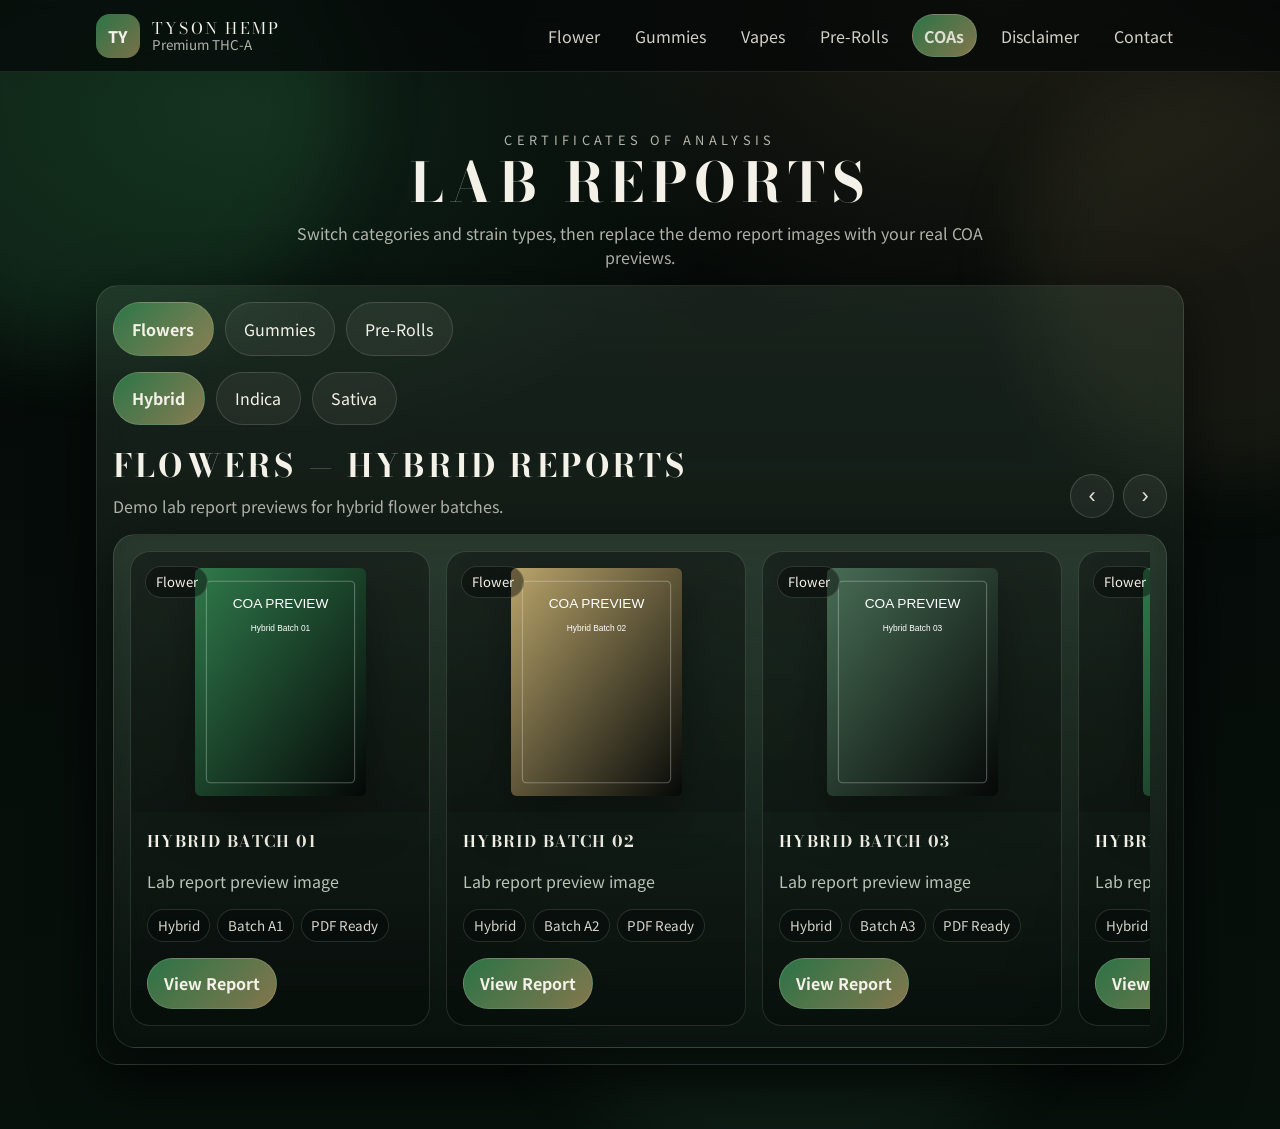
==== coas.html @ 752a1d38 "Website" ====
<!DOCTYPE html>
<html lang="en">
<head>
  <meta charset="UTF-8" />
  <meta name="viewport" content="width=device-width, initial-scale=1.0" />
  <title>Tyson Hemp — COAs</title>

  <link rel="preconnect" href="https://fonts.googleapis.com">
  <link rel="preconnect" href="https://fonts.gstatic.com" crossorigin>
  <link href="https://fonts.googleapis.com/css2?family=Bodoni+Moda:wght@400;500;700&family=Noto+Sans+JP:wght@300;400;500;700&display=swap" rel="stylesheet">

  <style>
    :root{
      --bg:#050807;
      --bg2:#07110c;
      --text:#f4f1e8;
      --muted:#b9c3b7;
      --primary:#2f7a4b;
      --gold:#b9a46a;
      --stroke:rgba(244,241,232,.12);
      --glass:rgba(120,160,130,.14);
      --radius:22px;
      --shadow:0 18px 60px rgba(0,0,0,.55);
      --max:1120px;
      --font-head:"Bodoni Moda", serif;
      --font-main:"Noto Sans JP", system-ui, sans-serif;
    }

    *{box-sizing:border-box}
    html,body{margin:0;padding:0}
    body{
      font-family:var(--font-main);
      color:var(--text);
      background:
        radial-gradient(900px 550px at 18% 10%, rgba(47,122,75,.24), transparent 60%),
        radial-gradient(820px 540px at 78% 0%, rgba(185,164,106,.14), transparent 62%),
        linear-gradient(180deg, var(--bg), var(--bg2));
      overflow-x:hidden;
      padding-top:74px;
    }

    a{text-decoration:none;color:inherit}
    img{display:block;max-width:100%}

    .bg-visuals{position:fixed; inset:0; pointer-events:none; z-index:-1}
    .orb{position:absolute; filter:blur(38px); opacity:.6; border-radius:999px}
    .orb-a{width:520px;height:520px;left:-170px;top:-170px;background:rgba(47,122,75,.30)}
    .orb-b{width:420px;height:420px;right:-160px;top:60px;background:rgba(185,164,106,.16)}
    .orb-c{width:560px;height:560px;left:40%;bottom:-280px;background:rgba(126,215,164,.10)}

    .nav-wrap{
      position:fixed;
      top:0; left:0; right:0;
      z-index:999;
      backdrop-filter:blur(14px);
      -webkit-backdrop-filter:blur(14px);
      background:rgba(5,8,7,.72);
      border-bottom:1px solid rgba(244,241,232,.10);
    }

    .nav{
      max-width:var(--max);
      margin:0 auto;
      padding:.85rem 1rem;
      display:flex;
      align-items:center;
      justify-content:space-between;
      gap:1rem;
    }

    .brand{display:flex;align-items:center;gap:.75rem}
    .brand-mark{
      width:44px;height:44px;border-radius:14px;
      display:grid;place-items:center;
      background:linear-gradient(135deg, rgba(47,122,75,.95), rgba(185,164,106,.65));
      font-weight:800;
    }
    .brand-text{display:flex;flex-direction:column;line-height:1.05}
    .brand-name{
      font-family:var(--font-head);
      text-transform:uppercase;
      letter-spacing:.14em;
      font-size:1rem;
    }
    .brand-sub{
      color:rgba(244,241,232,.72);
      font-size:.84rem;
    }

    .nav-links{
      display:flex;
      align-items:center;
      gap:.8rem;
    }

    .nav-links a{
      padding:.55rem .7rem;
      border-radius:999px;
      color:rgba(244,241,232,.86);
    }

    .nav-links a:hover{background:rgba(244,241,232,.07)}

    .btn-nav{
      background:linear-gradient(135deg, rgba(47,122,75,.95), rgba(185,164,106,.70));
      border:1px solid rgba(244,241,232,.14);
      font-weight:700;
    }

    .nav-toggle{
      display:none;
      width:46px;height:46px;
      border-radius:14px;
      border:1px solid rgba(244,241,232,.14);
      background:rgba(244,241,232,.06);
      cursor:pointer;
    }
    .nav-toggle span{
      display:block;
      width:22px;height:2px;
      margin:5px auto;
      background:rgba(244,241,232,.9);
      border-radius:2px;
    }

    .mobile-menu{
      display:none;
      position:fixed;
      top:74px; left:12px; right:12px;
      z-index:998;
      border-radius:18px;
      padding:.8rem;
      background:rgba(5,8,7,.88);
      border:1px solid rgba(244,241,232,.12);
      backdrop-filter:blur(16px);
      -webkit-backdrop-filter:blur(16px);
      box-shadow:var(--shadow);
      flex-direction:column;
      gap:.3rem;
    }

    .mobile-menu a{
      padding:.9rem 1rem;
      border-radius:12px;
    }
    .mobile-menu a:hover{background:rgba(244,241,232,.06)}
    .mobile-menu.is-open{display:flex}

    .page{
      max-width:var(--max);
      margin:0 auto;
      padding:2rem 1rem 4rem;
    }

    .hero-head{
      text-align:center;
      padding:1.5rem 0 1rem;
    }

    .eyebrow{
      margin:0 0 .5rem;
      font-size:.8rem;
      letter-spacing:.34em;
      text-transform:uppercase;
      color:rgba(244,241,232,.72);
    }

    .page-title{
      margin:0;
      font-family:var(--font-head);
      text-transform:uppercase;
      letter-spacing:.12em;
      font-size:clamp(2rem, 5vw, 3.4rem);
      line-height:.95;
    }

    .page-sub{
      max-width:700px;
      margin:.8rem auto 0;
      color:rgba(244,241,232,.72);
      font-size:1rem;
    }

    .glass{
      background:linear-gradient(180deg, rgba(120,160,130,.16), rgba(10,18,14,.42));
      border:1px solid var(--stroke);
      backdrop-filter:blur(16px);
      -webkit-backdrop-filter:blur(16px);
      box-shadow:var(--shadow);
      border-radius:var(--radius);
    }

    .coa-shell{
      padding:1rem;
    }

    .main-tabs,
    .sub-tabs{
      display:flex;
      flex-wrap:wrap;
      gap:.7rem;
    }

    .main-tabs{margin-bottom:1rem}
    .sub-tabs{margin:0 0 1rem}

    .tab-btn,
    .subtab-btn{
      border:1px solid rgba(244,241,232,.14);
      background:rgba(244,241,232,.06);
      color:var(--text);
      border-radius:999px;
      padding:.85rem 1.15rem;
      cursor:pointer;
      font:inherit;
      transition:.2s ease;
    }

    .tab-btn:hover,
    .subtab-btn:hover{
      background:rgba(244,241,232,.10);
    }

    .tab-btn.active,
    .subtab-btn.active{
      background:linear-gradient(135deg, rgba(47,122,75,.95), rgba(185,164,106,.70));
      color:var(--text);
      font-weight:700;
    }

    .tab-panel{display:none}
    .tab-panel.active{display:block}

    .subtab-panel{display:none}
    .subtab-panel.active{display:block}

    .panel-head{
      display:flex;
      justify-content:space-between;
      align-items:flex-end;
      gap:1rem;
      margin-bottom:1rem;
    }

    .panel-title{
      margin:0 0 .25rem;
      font-family:var(--font-head);
      text-transform:uppercase;
      letter-spacing:.1em;
      font-size:clamp(1.25rem, 3vw, 2rem);
    }

    .panel-copy{
      margin:0;
      color:rgba(244,241,232,.72);
    }

    .carousel-actions{
      display:flex;
      gap:.55rem;
      flex-shrink:0;
    }

    .icon-btn{
      width:44px;height:44px;
      border-radius:999px;
      border:1px solid rgba(244,241,232,.18);
      background:rgba(244,241,232,.06);
      color:rgba(244,241,232,.95);
      font-size:1.35rem;
      display:grid;
      place-items:center;
      cursor:pointer;
    }

    .icon-btn:hover{background:rgba(244,241,232,.10)}

    .carousel{
      overflow:hidden;
      padding:1rem;
      border-radius:var(--radius);
    }

    .carousel-track{
      display:flex;
      gap:1rem;
      overflow-x:auto;
      scroll-snap-type:x mandatory;
      scroll-behavior:smooth;
      padding-bottom:.35rem;
      -webkit-overflow-scrolling:touch;
    }

    .carousel-track::-webkit-scrollbar{height:10px}
    .carousel-track::-webkit-scrollbar-thumb{
      background:rgba(244,241,232,.16);
      border-radius:999px;
    }
    .carousel-track::-webkit-scrollbar-track{
      background:rgba(244,241,232,.06);
      border-radius:999px;
    }

    .report-card{
      flex:0 0 auto;
      width:min(300px, 82vw);
      scroll-snap-align:start;
      border-radius:20px;
      overflow:hidden;
      background:rgba(0,0,0,.22);
      border:1px solid rgba(244,241,232,.12);
    }

    .report-img{
      position:relative;
      height:260px;
      display:flex;
      align-items:center;
      justify-content:center;
      padding:16px;
      background:rgba(0,0,0,.14);
    }

    .report-img img{
      width:100%;
      height:100%;
      object-fit:contain;
      object-position:center;
      filter:drop-shadow(0 16px 28px rgba(0,0,0,.35));
    }

    .report-tag{
      position:absolute;
      top:14px; left:14px;
      padding:.35rem .6rem;
      border-radius:999px;
      border:1px solid rgba(244,241,232,.14);
      background:rgba(5,8,7,.45);
      font-size:.82rem;
    }

    .report-body{padding:1rem}
    .report-body h3{
      margin:.05rem 0 .35rem;
      font-family:var(--font-head);
      text-transform:uppercase;
      letter-spacing:.08em;
      font-size:1rem;
    }

    .muted{color:var(--muted)}
    .chips{
      display:flex;
      flex-wrap:wrap;
      gap:.45rem;
      margin:.7rem 0 1rem;
    }

    .chip{
      display:inline-flex;
      align-items:center;
      padding:.35rem .6rem;
      border-radius:999px;
      border:1px solid rgba(244,241,232,.14);
      background:rgba(5,8,7,.35);
      color:rgba(244,241,232,.88);
      font-size:.84rem;
    }

    .btn{
      display:inline-flex;
      align-items:center;
      justify-content:center;
      padding:.78rem 1rem;
      border-radius:999px;
      border:1px solid rgba(244,241,232,.16);
      background:linear-gradient(135deg, rgba(47,122,75,.95), rgba(185,164,106,.70));
      color:var(--text);
      font-weight:700;
    }

    .btn:hover{filter:brightness(1.04)}

    @media (max-width: 900px){
      body{padding-top:72px}
      .nav-links{display:none}
      .nav-toggle{display:block}
      .panel-head{align-items:flex-start; flex-direction:column}
    }

    @media (max-width: 520px){
      .page{padding:1.2rem .8rem 3rem}
      .coa-shell{padding:.8rem}
      .report-img{height:230px}
      .main-tabs,.sub-tabs{gap:.5rem}
      .tab-btn,.subtab-btn{padding:.75rem .95rem}
    }
  </style>
</head>
<body>
  <div class="bg-visuals" aria-hidden="true">
    <div class="orb orb-a"></div>
    <div class="orb orb-b"></div>
    <div class="orb orb-c"></div>
  </div>

  <header class="nav-wrap">
    <nav class="nav">
      <a class="brand" href="index.html">
        <span class="brand-mark">TY</span>
        <span class="brand-text">
          <span class="brand-name">Tyson Hemp</span>
          <span class="brand-sub">Premium THC-A</span>
        </span>
      </a>

      <div class="nav-links">
        <a href="index.html#flower">Flower</a>
        <a href="index.html#gummies">Gummies</a>
        <a href="index.html#vapes">Vapes</a>
        <a href="index.html#prerolls">Pre-Rolls</a>
        <a href="coas.html" class="btn-nav">COAs</a>
        <a href="disclaimer.html">Disclaimer</a>
        <a href="contact.html">Contact</a>
      </div>

      <button class="nav-toggle" id="navToggle" aria-label="Open menu" aria-expanded="false">
        <span></span><span></span><span></span>
      </button>
    </nav>

    <div class="mobile-menu" id="mobileMenu">
      <a href="index.html#flower">Flower</a>
      <a href="index.html#gummies">Gummies</a>
      <a href="index.html#vapes">Vapes</a>
      <a href="index.html#prerolls">Pre-Rolls</a>
      <a href="coas.html">COAs</a>
      <a href="disclaimer.html">Disclaimer</a>
      <a href="contact.html">Contact</a>
    </div>
  </header>

  <main class="page">
    <section class="hero-head">
      <p class="eyebrow">Certificates of Analysis</p>
      <h1 class="page-title">Lab Reports</h1>
      <p class="page-sub">Switch categories and strain types, then replace the demo report images with your real COA previews.</p>
    </section>

    <section class="coa-shell glass">
      <div class="main-tabs" id="mainTabs">
        <button class="tab-btn active" data-tab="flowers">Flowers</button>
        <button class="tab-btn" data-tab="gummies">Gummies</button>
        <button class="tab-btn" data-tab="prerolls">Pre-Rolls</button>
      </div>

      <!-- FLOWERS -->
      <div class="tab-panel active" data-panel="flowers">
        <div class="sub-tabs">
          <button class="subtab-btn active" data-parent="flowers" data-subtab="hybrid">Hybrid</button>
          <button class="subtab-btn" data-parent="flowers" data-subtab="indica">Indica</button>
          <button class="subtab-btn" data-parent="flowers" data-subtab="sativa">Sativa</button>
        </div>

        <div class="subtab-panel active" data-parent-panel="flowers" data-subpanel="hybrid">
          <div class="panel-head">
            <div>
              <h2 class="panel-title">Flowers — Hybrid Reports</h2>
              <p class="panel-copy">Demo lab report previews for hybrid flower batches.</p>
            </div>
            <div class="carousel-actions">
              <button class="icon-btn" data-prev="flowers-hybrid">‹</button>
              <button class="icon-btn" data-next="flowers-hybrid">›</button>
            </div>
          </div>

          <div class="carousel glass" id="flowers-hybrid">
            <div class="carousel-track">
              <!-- 6 cards -->
              <article class="report-card">
                <div class="report-img">
                  <img src="data:image/svg+xml,%3Csvg xmlns='http://www.w3.org/2000/svg' width='900' height='1200'%3E%3Cdefs%3E%3ClinearGradient id='g' x1='0' y1='0' x2='1' y2='1'%3E%3Cstop offset='0' stop-color='%232f7a4b'/%3E%3Cstop offset='1' stop-color='%23050807'/%3E%3C/linearGradient%3E%3C/defs%3E%3Crect width='100%25' height='100%25' rx='30' fill='url(%23g)'/%3E%3Crect x='60' y='70' width='780' height='1060' rx='22' fill='none' stroke='rgba(255,255,255,.28)' stroke-width='6'/%3E%3Ctext x='450' y='210' fill='white' font-size='72' font-family='Arial' text-anchor='middle'%3ECOA PREVIEW%3C/text%3E%3Ctext x='450' y='330' fill='white' font-size='44' font-family='Arial' text-anchor='middle'%3EHybrid Batch 01%3C/text%3E%3C/svg%3E" alt="COA preview">
                  <span class="report-tag">Flower</span>
                </div>
                <div class="report-body">
                  <h3>Hybrid Batch 01</h3>
                  <p class="muted">Lab report preview image</p>
                  <div class="chips">
                    <span class="chip">Hybrid</span><span class="chip">Batch A1</span><span class="chip">PDF Ready</span>
                  </div>
                  <a href="#" class="btn">View Report</a>
                </div>
              </article>

              <article class="report-card">
                <div class="report-img">
                  <img src="data:image/svg+xml,%3Csvg xmlns='http://www.w3.org/2000/svg' width='900' height='1200'%3E%3Cdefs%3E%3ClinearGradient id='g' x1='0' y1='0' x2='1' y2='1'%3E%3Cstop offset='0' stop-color='%23b9a46a'/%3E%3Cstop offset='1' stop-color='%23050807'/%3E%3C/linearGradient%3E%3C/defs%3E%3Crect width='100%25' height='100%25' rx='30' fill='url(%23g)'/%3E%3Crect x='60' y='70' width='780' height='1060' rx='22' fill='none' stroke='rgba(255,255,255,.28)' stroke-width='6'/%3E%3Ctext x='450' y='210' fill='white' font-size='72' font-family='Arial' text-anchor='middle'%3ECOA PREVIEW%3C/text%3E%3Ctext x='450' y='330' fill='white' font-size='44' font-family='Arial' text-anchor='middle'%3EHybrid Batch 02%3C/text%3E%3C/svg%3E" alt="COA preview">
                  <span class="report-tag">Flower</span>
                </div>
                <div class="report-body">
                  <h3>Hybrid Batch 02</h3>
                  <p class="muted">Lab report preview image</p>
                  <div class="chips">
                    <span class="chip">Hybrid</span><span class="chip">Batch A2</span><span class="chip">PDF Ready</span>
                  </div>
                  <a href="#" class="btn">View Report</a>
                </div>
              </article>

              <article class="report-card">
                <div class="report-img">
                  <img src="data:image/svg+xml,%3Csvg xmlns='http://www.w3.org/2000/svg' width='900' height='1200'%3E%3Cdefs%3E%3ClinearGradient id='g' x1='0' y1='0' x2='1' y2='1'%3E%3Cstop offset='0' stop-color='%23486d55'/%3E%3Cstop offset='1' stop-color='%23050807'/%3E%3C/linearGradient%3E%3C/defs%3E%3Crect width='100%25' height='100%25' rx='30' fill='url(%23g)'/%3E%3Crect x='60' y='70' width='780' height='1060' rx='22' fill='none' stroke='rgba(255,255,255,.28)' stroke-width='6'/%3E%3Ctext x='450' y='210' fill='white' font-size='72' font-family='Arial' text-anchor='middle'%3ECOA PREVIEW%3C/text%3E%3Ctext x='450' y='330' fill='white' font-size='44' font-family='Arial' text-anchor='middle'%3EHybrid Batch 03%3C/text%3E%3C/svg%3E" alt="COA preview">
                  <span class="report-tag">Flower</span>
                </div>
                <div class="report-body">
                  <h3>Hybrid Batch 03</h3>
                  <p class="muted">Lab report preview image</p>
                  <div class="chips">
                    <span class="chip">Hybrid</span><span class="chip">Batch A3</span><span class="chip">PDF Ready</span>
                  </div>
                  <a href="#" class="btn">View Report</a>
                </div>
              </article>

              <article class="report-card">
                <div class="report-img">
                  <img src="data:image/svg+xml,%3Csvg xmlns='http://www.w3.org/2000/svg' width='900' height='1200'%3E%3Cdefs%3E%3ClinearGradient id='g' x1='0' y1='0' x2='1' y2='1'%3E%3Cstop offset='0' stop-color='%232f7a4b'/%3E%3Cstop offset='1' stop-color='%23101812'/%3E%3C/linearGradient%3E%3C/defs%3E%3Crect width='100%25' height='100%25' rx='30' fill='url(%23g)'/%3E%3Crect x='60' y='70' width='780' height='1060' rx='22' fill='none' stroke='rgba(255,255,255,.28)' stroke-width='6'/%3E%3Ctext x='450' y='210' fill='white' font-size='72' font-family='Arial' text-anchor='middle'%3ECOA PREVIEW%3C/text%3E%3Ctext x='450' y='330' fill='white' font-size='44' font-family='Arial' text-anchor='middle'%3EHybrid Batch 04%3C/text%3E%3C/svg%3E" alt="COA preview">
                  <span class="report-tag">Flower</span>
                </div>
                <div class="report-body">
                  <h3>Hybrid Batch 04</h3>
                  <p class="muted">Lab report preview image</p>
                  <div class="chips">
                    <span class="chip">Hybrid</span><span class="chip">Batch A4</span><span class="chip">PDF Ready</span>
                  </div>
                  <a href="#" class="btn">View Report</a>
                </div>
              </article>

              <article class="report-card">
                <div class="report-img">
                  <img src="data:image/svg+xml,%3Csvg xmlns='http://www.w3.org/2000/svg' width='900' height='1200'%3E%3Cdefs%3E%3ClinearGradient id='g' x1='0' y1='0' x2='1' y2='1'%3E%3Cstop offset='0' stop-color='%23b9a46a'/%3E%3Cstop offset='1' stop-color='%23101812'/%3E%3C/linearGradient%3E%3C/defs%3E%3Crect width='100%25' height='100%25' rx='30' fill='url(%23g)'/%3E%3Crect x='60' y='70' width='780' height='1060' rx='22' fill='none' stroke='rgba(255,255,255,.28)' stroke-width='6'/%3E%3Ctext x='450' y='210' fill='white' font-size='72' font-family='Arial' text-anchor='middle'%3ECOA PREVIEW%3C/text%3E%3Ctext x='450' y='330' fill='white' font-size='44' font-family='Arial' text-anchor='middle'%3EHybrid Batch 05%3C/text%3E%3C/svg%3E" alt="COA preview">
                  <span class="report-tag">Flower</span>
                </div>
                <div class="report-body">
                  <h3>Hybrid Batch 05</h3>
                  <p class="muted">Lab report preview image</p>
                  <div class="chips">
                    <span class="chip">Hybrid</span><span class="chip">Batch A5</span><span class="chip">PDF Ready</span>
                  </div>
                  <a href="#" class="btn">View Report</a>
                </div>
              </article>

              <article class="report-card">
                <div class="report-img">
                  <img src="data:image/svg+xml,%3Csvg xmlns='http://www.w3.org/2000/svg' width='900' height='1200'%3E%3Cdefs%3E%3ClinearGradient id='g' x1='0' y1='0' x2='1' y2='1'%3E%3Cstop offset='0' stop-color='%23486d55'/%3E%3Cstop offset='1' stop-color='%23101812'/%3E%3C/linearGradient%3E%3C/defs%3E%3Crect width='100%25' height='100%25' rx='30' fill='url(%23g)'/%3E%3Crect x='60' y='70' width='780' height='1060' rx='22' fill='none' stroke='rgba(255,255,255,.28)' stroke-width='6'/%3E%3Ctext x='450' y='210' fill='white' font-size='72' font-family='Arial' text-anchor='middle'%3ECOA PREVIEW%3C/text%3E%3Ctext x='450' y='330' fill='white' font-size='44' font-family='Arial' text-anchor='middle'%3EHybrid Batch 06%3C/text%3E%3C/svg%3E" alt="COA preview">
                  <span class="report-tag">Flower</span>
                </div>
                <div class="report-body">
                  <h3>Hybrid Batch 06</h3>
                  <p class="muted">Lab report preview image</p>
                  <div class="chips">
                    <span class="chip">Hybrid</span><span class="chip">Batch A6</span><span class="chip">PDF Ready</span>
                  </div>
                  <a href="#" class="btn">View Report</a>
                </div>
              </article>
            </div>
          </div>
        </div>

        <div class="subtab-panel" data-parent-panel="flowers" data-subpanel="indica">
          <div class="panel-head">
            <div>
              <h2 class="panel-title">Flowers — Indica Reports</h2>
              <p class="panel-copy">Demo lab report previews for indica flower batches.</p>
            </div>
            <div class="carousel-actions">
              <button class="icon-btn" data-prev="flowers-indica">‹</button>
              <button class="icon-btn" data-next="flowers-indica">›</button>
            </div>
          </div>

          <div class="carousel glass" id="flowers-indica">
            <div class="carousel-track">
              <!-- 6 -->
              <script type="text/template" id="tpl-ignore-1"></script>
              <article class="report-card"><div class="report-img"><img src="data:image/svg+xml,%3Csvg xmlns='http://www.w3.org/2000/svg' width='900' height='1200'%3E%3Crect width='100%25' height='100%25' rx='30' fill='%231b3324'/%3E%3Crect x='60' y='70' width='780' height='1060' rx='22' fill='none' stroke='rgba(255,255,255,.28)' stroke-width='6'/%3E%3Ctext x='450' y='210' fill='white' font-size='72' font-family='Arial' text-anchor='middle'%3EINDICA COA%3C/text%3E%3Ctext x='450' y='330' fill='white' font-size='44' font-family='Arial' text-anchor='middle'%3EBatch I1%3C/text%3E%3C/svg%3E"><span class="report-tag">Flower</span></div><div class="report-body"><h3>Indica Batch 01</h3><p class="muted">Lab report preview image</p><div class="chips"><span class="chip">Indica</span><span class="chip">Batch I1</span><span class="chip">PDF Ready</span></div><a href="#" class="btn">View Report</a></div></article>
              <article class="report-card"><div class="report-img"><img src="data:image/svg+xml,%3Csvg xmlns='http://www.w3.org/2000/svg' width='900' height='1200'%3E%3Crect width='100%25' height='100%25' rx='30' fill='%2336472d'/%3E%3Crect x='60' y='70' width='780' height='1060' rx='22' fill='none' stroke='rgba(255,255,255,.28)' stroke-width='6'/%3E%3Ctext x='450' y='210' fill='white' font-size='72' font-family='Arial' text-anchor='middle'%3EINDICA COA%3C/text%3E%3Ctext x='450' y='330' fill='white' font-size='44' font-family='Arial' text-anchor='middle'%3EBatch I2%3C/text%3E%3C/svg%3E"><span class="report-tag">Flower</span></div><div class="report-body"><h3>Indica Batch 02</h3><p class="muted">Lab report preview image</p><div class="chips"><span class="chip">Indica</span><span class="chip">Batch I2</span><span class="chip">PDF Ready</span></div><a href="#" class="btn">View Report</a></div></article>
              <article class="report-card"><div class="report-img"><img src="data:image/svg+xml,%3Csvg xmlns='http://www.w3.org/2000/svg' width='900' height='1200'%3E%3Crect width='100%25' height='100%25' rx='30' fill='%2355633f'/%3E%3Crect x='60' y='70' width='780' height='1060' rx='22' fill='none' stroke='rgba(255,255,255,.28)' stroke-width='6'/%3E%3Ctext x='450' y='210' fill='white' font-size='72' font-family='Arial' text-anchor='middle'%3EINDICA COA%3C/text%3E%3Ctext x='450' y='330' fill='white' font-size='44' font-family='Arial' text-anchor='middle'%3EBatch I3%3C/text%3E%3C/svg%3E"><span class="report-tag">Flower</span></div><div class="report-body"><h3>Indica Batch 03</h3><p class="muted">Lab report preview image</p><div class="chips"><span class="chip">Indica</span><span class="chip">Batch I3</span><span class="chip">PDF Ready</span></div><a href="#" class="btn">View Report</a></div></article>
              <article class="report-card"><div class="report-img"><img src="data:image/svg+xml,%3Csvg xmlns='http://www.w3.org/2000/svg' width='900' height='1200'%3E%3Crect width='100%25' height='100%25' rx='30' fill='%231b3324'/%3E%3Crect x='60' y='70' width='780' height='1060' rx='22' fill='none' stroke='rgba(255,255,255,.28)' stroke-width='6'/%3E%3Ctext x='450' y='210' fill='white' font-size='72' font-family='Arial' text-anchor='middle'%3EINDICA COA%3C/text%3E%3Ctext x='450' y='330' fill='white' font-size='44' font-family='Arial' text-anchor='middle'%3EBatch I4%3C/text%3E%3C/svg%3E"><span class="report-tag">Flower</span></div><div class="report-body"><h3>Indica Batch 04</h3><p class="muted">Lab report preview image</p><div class="chips"><span class="chip">Indica</span><span class="chip">Batch I4</span><span class="chip">PDF Ready</span></div><a href="#" class="btn">View Report</a></div></article>
              <article class="report-card"><div class="report-img"><img src="data:image/svg+xml,%3Csvg xmlns='http://www.w3.org/2000/svg' width='900' height='1200'%3E%3Crect width='100%25' height='100%25' rx='30' fill='%2336472d'/%3E%3Crect x='60' y='70' width='780' height='1060' rx='22' fill='none' stroke='rgba(255,255,255,.28)' stroke-width='6'/%3E%3Ctext x='450' y='210' fill='white' font-size='72' font-family='Arial' text-anchor='middle'%3EINDICA COA%3C/text%3E%3Ctext x='450' y='330' fill='white' font-size='44' font-family='Arial' text-anchor='middle'%3EBatch I5%3C/text%3E%3C/svg%3E"><span class="report-tag">Flower</span></div><div class="report-body"><h3>Indica Batch 05</h3><p class="muted">Lab report preview image</p><div class="chips"><span class="chip">Indica</span><span class="chip">Batch I5</span><span class="chip">PDF Ready</span></div><a href="#" class="btn">View Report</a></div></article>
              <article class="report-card"><div class="report-img"><img src="data:image/svg+xml,%3Csvg xmlns='http://www.w3.org/2000/svg' width='900' height='1200'%3E%3Crect width='100%25' height='100%25' rx='30' fill='%2355633f'/%3E%3Crect x='60' y='70' width='780' height='1060' rx='22' fill='none' stroke='rgba(255,255,255,.28)' stroke-width='6'/%3E%3Ctext x='450' y='210' fill='white' font-size='72' font-family='Arial' text-anchor='middle'%3EINDICA COA%3C/text%3E%3Ctext x='450' y='330' fill='white' font-size='44' font-family='Arial' text-anchor='middle'%3EBatch I6%3C/text%3E%3C/svg%3E"><span class="report-tag">Flower</span></div><div class="report-body"><h3>Indica Batch 06</h3><p class="muted">Lab report preview image</p><div class="chips"><span class="chip">Indica</span><span class="chip">Batch I6</span><span class="chip">PDF Ready</span></div><a href="#" class="btn">View Report</a></div></article>
            </div>
          </div>
        </div>

        <div class="subtab-panel" data-parent-panel="flowers" data-subpanel="sativa">
          <div class="panel-head">
            <div>
              <h2 class="panel-title">Flowers — Sativa Reports</h2>
              <p class="panel-copy">Demo lab report previews for sativa flower batches.</p>
            </div>
            <div class="carousel-actions">
              <button class="icon-btn" data-prev="flowers-sativa">‹</button>
              <button class="icon-btn" data-next="flowers-sativa">›</button>
            </div>
          </div>

          <div class="carousel glass" id="flowers-sativa">
            <div class="carousel-track">
              <article class="report-card"><div class="report-img"><img src="data:image/svg+xml,%3Csvg xmlns='http://www.w3.org/2000/svg' width='900' height='1200'%3E%3Crect width='100%25' height='100%25' rx='30' fill='%2372783a'/%3E%3Crect x='60' y='70' width='780' height='1060' rx='22' fill='none' stroke='rgba(255,255,255,.28)' stroke-width='6'/%3E%3Ctext x='450' y='210' fill='white' font-size='72' font-family='Arial' text-anchor='middle'%3ESATIVA COA%3C/text%3E%3Ctext x='450' y='330' fill='white' font-size='44' font-family='Arial' text-anchor='middle'%3EBatch S1%3C/text%3E%3C/svg%3E"><span class="report-tag">Flower</span></div><div class="report-body"><h3>Sativa Batch 01</h3><p class="muted">Lab report preview image</p><div class="chips"><span class="chip">Sativa</span><span class="chip">Batch S1</span><span class="chip">PDF Ready</span></div><a href="#" class="btn">View Report</a></div></article>
              <article class="report-card"><div class="report-img"><img src="data:image/svg+xml,%3Csvg xmlns='http://www.w3.org/2000/svg' width='900' height='1200'%3E%3Crect width='100%25' height='100%25' rx='30' fill='%23808d49'/%3E%3Crect x='60' y='70' width='780' height='1060' rx='22' fill='none' stroke='rgba(255,255,255,.28)' stroke-width='6'/%3E%3Ctext x='450' y='210' fill='white' font-size='72' font-family='Arial' text-anchor='middle'%3ESATIVA COA%3C/text%3E%3Ctext x='450' y='330' fill='white' font-size='44' font-family='Arial' text-anchor='middle'%3EBatch S2%3C/text%3E%3C/svg%3E"><span class="report-tag">Flower</span></div><div class="report-body"><h3>Sativa Batch 02</h3><p class="muted">Lab report preview image</p><div class="chips"><span class="chip">Sativa</span><span class="chip">Batch S2</span><span class="chip">PDF Ready</span></div><a href="#" class="btn">View Report</a></div></article>
              <article class="report-card"><div class="report-img"><img src="data:image/svg+xml,%3Csvg xmlns='http://www.w3.org/2000/svg' width='900' height='1200'%3E%3Crect width='100%25' height='100%25' rx='30' fill='%23929c56'/%3E%3Crect x='60' y='70' width='780' height='1060' rx='22' fill='none' stroke='rgba(255,255,255,.28)' stroke-width='6'/%3E%3Ctext x='450' y='210' fill='white' font-size='72' font-family='Arial' text-anchor='middle'%3ESATIVA COA%3C/text%3E%3Ctext x='450' y='330' fill='white' font-size='44' font-family='Arial' text-anchor='middle'%3EBatch S3%3C/text%3E%3C/svg%3E"><span class="report-tag">Flower</span></div><div class="report-body"><h3>Sativa Batch 03</h3><p class="muted">Lab report preview image</p><div class="chips"><span class="chip">Sativa</span><span class="chip">Batch S3</span><span class="chip">PDF Ready</span></div><a href="#" class="btn">View Report</a></div></article>
              <article class="report-card"><div class="report-img"><img src="data:image/svg+xml,%3Csvg xmlns='http://www.w3.org/2000/svg' width='900' height='1200'%3E%3Crect width='100%25' height='100%25' rx='30' fill='%2372783a'/%3E%3Crect x='60' y='70' width='780' height='1060' rx='22' fill='none' stroke='rgba(255,255,255,.28)' stroke-width='6'/%3E%3Ctext x='450' y='210' fill='white' font-size='72' font-family='Arial' text-anchor='middle'%3ESATIVA COA%3C/text%3E%3Ctext x='450' y='330' fill='white' font-size='44' font-family='Arial' text-anchor='middle'%3EBatch S4%3C/text%3E%3C/svg%3E"><span class="report-tag">Flower</span></div><div class="report-body"><h3>Sativa Batch 04</h3><p class="muted">Lab report preview image</p><div class="chips"><span class="chip">Sativa</span><span class="chip">Batch S4</span><span class="chip">PDF Ready</span></div><a href="#" class="btn">View Report</a></div></article>
              <article class="report-card"><div class="report-img"><img src="data:image/svg+xml,%3Csvg xmlns='http://www.w3.org/2000/svg' width='900' height='1200'%3E%3Crect width='100%25' height='100%25' rx='30' fill='%23808d49'/%3E%3Crect x='60' y='70' width='780' height='1060' rx='22' fill='none' stroke='rgba(255,255,255,.28)' stroke-width='6'/%3E%3Ctext x='450' y='210' fill='white' font-size='72' font-family='Arial' text-anchor='middle'%3ESATIVA COA%3C/text%3E%3Ctext x='450' y='330' fill='white' font-size='44' font-family='Arial' text-anchor='middle'%3EBatch S5%3C/text%3E%3C/svg%3E"><span class="report-tag">Flower</span></div><div class="report-body"><h3>Sativa Batch 05</h3><p class="muted">Lab report preview image</p><div class="chips"><span class="chip">Sativa</span><span class="chip">Batch S5</span><span class="chip">PDF Ready</span></div><a href="#" class="btn">View Report</a></div></article>
              <article class="report-card"><div class="report-img"><img src="data:image/svg+xml,%3Csvg xmlns='http://www.w3.org/2000/svg' width='900' height='1200'%3E%3Crect width='100%25' height='100%25' rx='30' fill='%23929c56'/%3E%3Crect x='60' y='70' width='780' height='1060' rx='22' fill='none' stroke='rgba(255,255,255,.28)' stroke-width='6'/%3E%3Ctext x='450' y='210' fill='white' font-size='72' font-family='Arial' text-anchor='middle'%3ESATIVA COA%3C/text%3E%3Ctext x='450' y='330' fill='white' font-size='44' font-family='Arial' text-anchor='middle'%3EBatch S6%3C/text%3E%3C/svg%3E"><span class="report-tag">Flower</span></div><div class="report-body"><h3>Sativa Batch 06</h3><p class="muted">Lab report preview image</p><div class="chips"><span class="chip">Sativa</span><span class="chip">Batch S6</span><span class="chip">PDF Ready</span></div><a href="#" class="btn">View Report</a></div></article>
            </div>
          </div>
        </div>
      </div>

      <!-- GUMMIES -->
      <div class="tab-panel" data-panel="gummies">
        <div class="sub-tabs">
          <button class="subtab-btn active" data-parent="gummies" data-subtab="hybrid">Hybrid</button>
          <button class="subtab-btn" data-parent="gummies" data-subtab="indica">Indica</button>
          <button class="subtab-btn" data-parent="gummies" data-subtab="sativa">Sativa</button>
        </div>

        <div class="subtab-panel active" data-parent-panel="gummies" data-subpanel="hybrid">
          <div class="panel-head">
            <div>
              <h2 class="panel-title">Gummies — Hybrid Reports</h2>
              <p class="panel-copy">Demo gummy report previews for hybrid lineups.</p>
            </div>
            <div class="carousel-actions">
              <button class="icon-btn" data-prev="gummies-hybrid">‹</button>
              <button class="icon-btn" data-next="gummies-hybrid">›</button>
            </div>
          </div>

          <div class="carousel glass" id="gummies-hybrid">
            <div class="carousel-track">
              <article class="report-card"><div class="report-img"><img src="data:image/svg+xml,%3Csvg xmlns='http://www.w3.org/2000/svg' width='900' height='1200'%3E%3Crect width='100%25' height='100%25' rx='30' fill='%235a4230'/%3E%3Crect x='60' y='70' width='780' height='1060' rx='22' fill='none' stroke='rgba(255,255,255,.28)' stroke-width='6'/%3E%3Ctext x='450' y='210' fill='white' font-size='68' font-family='Arial' text-anchor='middle'%3EGUMMY COA%3C/text%3E%3Ctext x='450' y='330' fill='white' font-size='44' font-family='Arial' text-anchor='middle'%3EHybrid G1%3C/text%3E%3C/svg%3E"><span class="report-tag">Gummies</span></div><div class="report-body"><h3>Hybrid Gummy 01</h3><p class="muted">Lab report preview image</p><div class="chips"><span class="chip">Hybrid</span><span class="chip">G1</span><span class="chip">PDF Ready</span></div><a href="#" class="btn">View Report</a></div
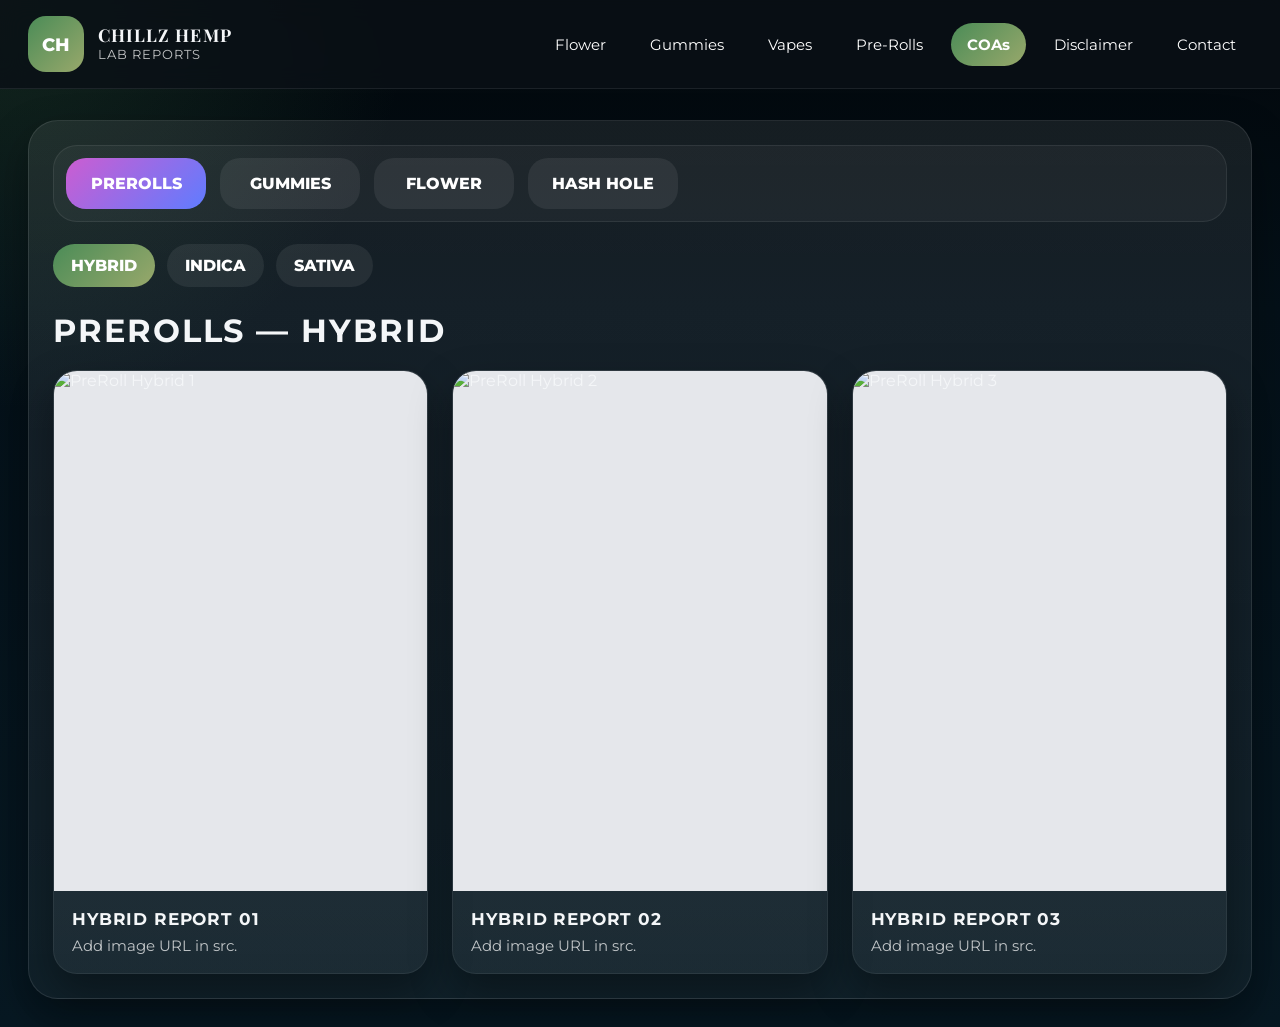
==== commit 6b74be6c: "changes" ====
--- a/coas.html
+++ b/coas.html
@@ -3,414 +3,293 @@
 <head>
   <meta charset="UTF-8" />
   <meta name="viewport" content="width=device-width, initial-scale=1.0" />
-  <title>Tyson Hemp — COAs</title>
+  <title>Lab Reports | Chillz Hemp</title>
 
   <link rel="preconnect" href="https://fonts.googleapis.com">
   <link rel="preconnect" href="https://fonts.gstatic.com" crossorigin>
-  <link href="https://fonts.googleapis.com/css2?family=Bodoni+Moda:wght@400;500;700&family=Noto+Sans+JP:wght@300;400;500;700&display=swap" rel="stylesheet">
+  <link href="https://fonts.googleapis.com/css2?family=Montserrat:wght@400;500;600;700;800&family=Playfair+Display:wght@600;700&display=swap" rel="stylesheet">
 
   <style>
     :root{
-      --bg:#050807;
-      --bg2:#07110c;
-      --text:#f4f1e8;
-      --muted:#b9c3b7;
-      --primary:#2f7a4b;
-      --gold:#b9a46a;
-      --stroke:rgba(244,241,232,.12);
-      --glass:rgba(120,160,130,.14);
-      --radius:22px;
-      --shadow:0 18px 60px rgba(0,0,0,.55);
-      --max:1120px;
-      --font-head:"Bodoni Moda", serif;
-      --font-main:"Noto Sans JP", system-ui, sans-serif;
+      --bg:#041018;
+      --bg2:#081b24;
+      --panel:rgba(255,255,255,.06);
+      --stroke:rgba(255,255,255,.10);
+      --text:#f4f6f8;
+      --muted:rgba(255,255,255,.72);
+      --green:#4b8c57;
+      --green2:#98a86b;
+      --dark:#0b1117;
+      --shadow:0 18px 40px rgba(0,0,0,.35);
+      --max:1440px;
     }
 
     *{box-sizing:border-box}
-    html,body{margin:0;padding:0}
     body{
-      font-family:var(--font-main);
+      margin:0;
+      font-family:"Montserrat",sans-serif;
       color:var(--text);
       background:
-        radial-gradient(900px 550px at 18% 10%, rgba(47,122,75,.24), transparent 60%),
-        radial-gradient(820px 540px at 78% 0%, rgba(185,164,106,.14), transparent 62%),
-        linear-gradient(180deg, var(--bg), var(--bg2));
-      overflow-x:hidden;
-      padding-top:74px;
+        radial-gradient(circle at top left, rgba(75,140,87,.22), transparent 25%),
+        linear-gradient(180deg, #02070b 0%, #041018 30%, #071822 100%);
+      min-height:100vh;
+      padding-top:92px;
     }
 
     a{text-decoration:none;color:inherit}
     img{display:block;max-width:100%}
 
-    .bg-visuals{position:fixed; inset:0; pointer-events:none; z-index:-1}
-    .orb{position:absolute; filter:blur(38px); opacity:.6; border-radius:999px}
-    .orb-a{width:520px;height:520px;left:-170px;top:-170px;background:rgba(47,122,75,.30)}
-    .orb-b{width:420px;height:420px;right:-160px;top:60px;background:rgba(185,164,106,.16)}
-    .orb-c{width:560px;height:560px;left:40%;bottom:-280px;background:rgba(126,215,164,.10)}
-
     .nav-wrap{
       position:fixed;
-      top:0; left:0; right:0;
-      z-index:999;
-      backdrop-filter:blur(14px);
-      -webkit-backdrop-filter:blur(14px);
-      background:rgba(5,8,7,.72);
-      border-bottom:1px solid rgba(244,241,232,.10);
+      top:0;left:0;right:0;
+      z-index:1000;
+      background:rgba(10,16,22,.82);
+      backdrop-filter:blur(12px);
+      border-bottom:1px solid rgba(255,255,255,.08);
     }
 
     .nav{
       max-width:var(--max);
       margin:0 auto;
-      padding:.85rem 1rem;
+      padding:16px 28px;
       display:flex;
       align-items:center;
       justify-content:space-between;
-      gap:1rem;
-    }
-
-    .brand{display:flex;align-items:center;gap:.75rem}
+      gap:20px;
+    }
+
+    .brand{
+      display:flex;
+      align-items:center;
+      gap:14px;
+    }
+
     .brand-mark{
-      width:44px;height:44px;border-radius:14px;
-      display:grid;place-items:center;
-      background:linear-gradient(135deg, rgba(47,122,75,.95), rgba(185,164,106,.65));
+      width:56px;
+      height:56px;
+      border-radius:18px;
+      display:grid;
+      place-items:center;
       font-weight:800;
-    }
-    .brand-text{display:flex;flex-direction:column;line-height:1.05}
+      font-size:1.1rem;
+      background:linear-gradient(135deg, var(--green), var(--green2));
+      color:#fff;
+    }
+
+    .brand-text{
+      line-height:1.05;
+    }
+
     .brand-name{
-      font-family:var(--font-head);
+      display:block;
+      font-family:"Playfair Display",serif;
+      font-size:1.1rem;
+      font-weight:700;
+      letter-spacing:.06em;
       text-transform:uppercase;
-      letter-spacing:.14em;
-      font-size:1rem;
-    }
+    }
+
     .brand-sub{
-      color:rgba(244,241,232,.72);
-      font-size:.84rem;
+      display:block;
+      margin-top:4px;
+      font-size:.82rem;
+      color:rgba(255,255,255,.75);
+      letter-spacing:.08em;
+      text-transform:uppercase;
     }
 
     .nav-links{
       display:flex;
       align-items:center;
-      gap:.8rem;
+      gap:12px;
+      flex-wrap:wrap;
     }
 
     .nav-links a{
-      padding:.55rem .7rem;
+      padding:12px 16px;
       border-radius:999px;
-      color:rgba(244,241,232,.86);
-    }
-
-    .nav-links a:hover{background:rgba(244,241,232,.07)}
-
-    .btn-nav{
-      background:linear-gradient(135deg, rgba(47,122,75,.95), rgba(185,164,106,.70));
-      border:1px solid rgba(244,241,232,.14);
+      font-size:.95rem;
+      color:#fff;
+    }
+
+    .nav-links a.active-link{
+      background:linear-gradient(135deg, var(--green), var(--green2));
       font-weight:700;
     }
-
-    .nav-toggle{
-      display:none;
-      width:46px;height:46px;
-      border-radius:14px;
-      border:1px solid rgba(244,241,232,.14);
-      background:rgba(244,241,232,.06);
-      cursor:pointer;
-    }
-    .nav-toggle span{
-      display:block;
-      width:22px;height:2px;
-      margin:5px auto;
-      background:rgba(244,241,232,.9);
-      border-radius:2px;
-    }
-
-    .mobile-menu{
-      display:none;
-      position:fixed;
-      top:74px; left:12px; right:12px;
-      z-index:998;
-      border-radius:18px;
-      padding:.8rem;
-      background:rgba(5,8,7,.88);
-      border:1px solid rgba(244,241,232,.12);
-      backdrop-filter:blur(16px);
-      -webkit-backdrop-filter:blur(16px);
-      box-shadow:var(--shadow);
-      flex-direction:column;
-      gap:.3rem;
-    }
-
-    .mobile-menu a{
-      padding:.9rem 1rem;
-      border-radius:12px;
-    }
-    .mobile-menu a:hover{background:rgba(244,241,232,.06)}
-    .mobile-menu.is-open{display:flex}
 
     .page{
       max-width:var(--max);
       margin:0 auto;
-      padding:2rem 1rem 4rem;
-    }
-
-    .hero-head{
-      text-align:center;
-      padding:1.5rem 0 1rem;
-    }
-
-    .eyebrow{
-      margin:0 0 .5rem;
-      font-size:.8rem;
-      letter-spacing:.34em;
-      text-transform:uppercase;
-      color:rgba(244,241,232,.72);
-    }
-
-    .page-title{
-      margin:0;
-      font-family:var(--font-head);
-      text-transform:uppercase;
-      letter-spacing:.12em;
-      font-size:clamp(2rem, 5vw, 3.4rem);
-      line-height:.95;
-    }
-
-    .page-sub{
-      max-width:700px;
-      margin:.8rem auto 0;
-      color:rgba(244,241,232,.72);
-      font-size:1rem;
-    }
-
-    .glass{
-      background:linear-gradient(180deg, rgba(120,160,130,.16), rgba(10,18,14,.42));
+      padding:28px;
+    }
+
+    .shell{
+      background:linear-gradient(180deg, rgba(255,255,255,.08), rgba(255,255,255,.04));
       border:1px solid var(--stroke);
-      backdrop-filter:blur(16px);
-      -webkit-backdrop-filter:blur(16px);
+      border-radius:30px;
       box-shadow:var(--shadow);
-      border-radius:var(--radius);
-    }
-
-    .coa-shell{
-      padding:1rem;
-    }
-
-    .main-tabs,
-    .sub-tabs{
+      padding:24px;
+    }
+
+    .tab-bar{
       display:flex;
       flex-wrap:wrap;
-      gap:.7rem;
-    }
-
-    .main-tabs{margin-bottom:1rem}
-    .sub-tabs{margin:0 0 1rem}
+      gap:14px;
+      padding:12px;
+      border-radius:24px;
+      background:rgba(255,255,255,.04);
+      border:1px solid rgba(255,255,255,.08);
+      margin-bottom:22px;
+    }
 
     .tab-btn,
     .subtab-btn{
-      border:1px solid rgba(244,241,232,.14);
-      background:rgba(244,241,232,.06);
-      color:var(--text);
-      border-radius:999px;
-      padding:.85rem 1.15rem;
+      border:none;
       cursor:pointer;
       font:inherit;
+      font-weight:800;
+      text-transform:uppercase;
+      color:#fff;
       transition:.2s ease;
     }
 
-    .tab-btn:hover,
-    .subtab-btn:hover{
-      background:rgba(244,241,232,.10);
-    }
-
-    .tab-btn.active,
-    .subtab-btn.active{
-      background:linear-gradient(135deg, rgba(47,122,75,.95), rgba(185,164,106,.70));
-      color:var(--text);
-      font-weight:700;
-    }
-
-    .tab-panel{display:none}
-    .tab-panel.active{display:block}
-
-    .subtab-panel{display:none}
-    .subtab-panel.active{display:block}
-
-    .panel-head{
-      display:flex;
-      justify-content:space-between;
-      align-items:flex-end;
-      gap:1rem;
-      margin-bottom:1rem;
-    }
-
-    .panel-title{
-      margin:0 0 .25rem;
-      font-family:var(--font-head);
-      text-transform:uppercase;
-      letter-spacing:.1em;
-      font-size:clamp(1.25rem, 3vw, 2rem);
-    }
-
-    .panel-copy{
-      margin:0;
-      color:rgba(244,241,232,.72);
-    }
-
-    .carousel-actions{
-      display:flex;
-      gap:.55rem;
-      flex-shrink:0;
-    }
-
-    .icon-btn{
-      width:44px;height:44px;
-      border-radius:999px;
-      border:1px solid rgba(244,241,232,.18);
-      background:rgba(244,241,232,.06);
-      color:rgba(244,241,232,.95);
-      font-size:1.35rem;
-      display:grid;
-      place-items:center;
-      cursor:pointer;
-    }
-
-    .icon-btn:hover{background:rgba(244,241,232,.10)}
-
-    .carousel{
-      overflow:hidden;
-      padding:1rem;
-      border-radius:var(--radius);
-    }
-
-    .carousel-track{
-      display:flex;
-      gap:1rem;
-      overflow-x:auto;
-      scroll-snap-type:x mandatory;
-      scroll-behavior:smooth;
-      padding-bottom:.35rem;
-      -webkit-overflow-scrolling:touch;
-    }
-
-    .carousel-track::-webkit-scrollbar{height:10px}
-    .carousel-track::-webkit-scrollbar-thumb{
-      background:rgba(244,241,232,.16);
-      border-radius:999px;
-    }
-    .carousel-track::-webkit-scrollbar-track{
-      background:rgba(244,241,232,.06);
-      border-radius:999px;
-    }
-
-    .report-card{
-      flex:0 0 auto;
-      width:min(300px, 82vw);
-      scroll-snap-align:start;
+    .tab-btn{
+      padding:16px 24px;
       border-radius:20px;
-      overflow:hidden;
-      background:rgba(0,0,0,.22);
-      border:1px solid rgba(244,241,232,.12);
-    }
-
-    .report-img{
-      position:relative;
-      height:260px;
-      display:flex;
-      align-items:center;
-      justify-content:center;
-      padding:16px;
-      background:rgba(0,0,0,.14);
-    }
-
-    .report-img img{
-      width:100%;
-      height:100%;
-      object-fit:contain;
-      object-position:center;
-      filter:drop-shadow(0 16px 28px rgba(0,0,0,.35));
-    }
-
-    .report-tag{
-      position:absolute;
-      top:14px; left:14px;
-      padding:.35rem .6rem;
-      border-radius:999px;
-      border:1px solid rgba(244,241,232,.14);
-      background:rgba(5,8,7,.45);
-      font-size:.82rem;
-    }
-
-    .report-body{padding:1rem}
-    .report-body h3{
-      margin:.05rem 0 .35rem;
-      font-family:var(--font-head);
-      text-transform:uppercase;
-      letter-spacing:.08em;
-      font-size:1rem;
-    }
-
-    .muted{color:var(--muted)}
-    .chips{
+      background:rgba(255,255,255,.07);
+      min-width:140px;
+    }
+
+    .tab-btn.active{
+      background:linear-gradient(135deg, #cc5dd1, #5f7cff);
+    }
+
+    .subtab-row{
       display:flex;
       flex-wrap:wrap;
-      gap:.45rem;
-      margin:.7rem 0 1rem;
-    }
-
-    .chip{
-      display:inline-flex;
-      align-items:center;
-      padding:.35rem .6rem;
+      gap:12px;
+      margin-bottom:24px;
+    }
+
+    .subtab-btn{
+      padding:12px 18px;
       border-radius:999px;
-      border:1px solid rgba(244,241,232,.14);
-      background:rgba(5,8,7,.35);
-      color:rgba(244,241,232,.88);
-      font-size:.84rem;
-    }
-
-    .btn{
-      display:inline-flex;
-      align-items:center;
-      justify-content:center;
-      padding:.78rem 1rem;
-      border-radius:999px;
-      border:1px solid rgba(244,241,232,.16);
-      background:linear-gradient(135deg, rgba(47,122,75,.95), rgba(185,164,106,.70));
-      color:var(--text);
-      font-weight:700;
-    }
-
-    .btn:hover{filter:brightness(1.04)}
-
-    @media (max-width: 900px){
-      body{padding-top:72px}
-      .nav-links{display:none}
-      .nav-toggle{display:block}
-      .panel-head{align-items:flex-start; flex-direction:column}
-    }
-
-    @media (max-width: 520px){
-      .page{padding:1.2rem .8rem 3rem}
-      .coa-shell{padding:.8rem}
-      .report-img{height:230px}
-      .main-tabs,.sub-tabs{gap:.5rem}
-      .tab-btn,.subtab-btn{padding:.75rem .95rem}
+      background:rgba(255,255,255,.07);
+    }
+
+    .subtab-btn.active{
+      background:linear-gradient(135deg, var(--green), var(--green2));
+    }
+
+    .tab-panel,
+    .subtab-panel{
+      display:none;
+    }
+
+    .tab-panel.active,
+    .subtab-panel.active{
+      display:block;
+    }
+
+    .panel-head{
+      margin-bottom:20px;
+    }
+
+    .panel-head h2{
+      margin:0 0 6px;
+      font-size:2rem;
+      text-transform:uppercase;
+      letter-spacing:.06em;
+    }
+
+    .panel-head p{
+      margin:0;
+      color:var(--muted);
+    }
+
+    .report-grid{
+      display:grid;
+      grid-template-columns:repeat(3, minmax(0, 1fr));
+      gap:24px;
+    }
+
+    .report-card{
+      background:rgba(255,255,255,.04);
+      border:1px solid rgba(255,255,255,.08);
+      border-radius:24px;
+      overflow:hidden;
+      box-shadow:var(--shadow);
+    }
+
+    .report-card img{
+      width:100%;
+      height:520px;
+      object-fit:cover;
+      background:#e5e7eb;
+    }
+
+    .report-info{
+      padding:18px;
+      background:linear-gradient(180deg, rgba(255,255,255,.02), rgba(255,255,255,.01));
+    }
+
+    .report-info h3{
+      margin:0 0 8px;
+      font-size:1.05rem;
+      text-transform:uppercase;
+      letter-spacing:.05em;
+    }
+
+    .report-info p{
+      margin:0;
+      color:var(--muted);
+      font-size:.92rem;
+    }
+
+    @media (max-width: 1100px){
+      .report-grid{
+        grid-template-columns:repeat(2, minmax(0, 1fr));
+      }
+    }
+
+    @media (max-width: 760px){
+      body{padding-top:82px}
+      .nav{
+        padding:14px 16px;
+        flex-direction:column;
+        align-items:flex-start;
+      }
+      .nav-links{
+        gap:8px;
+      }
+      .page{
+        padding:16px;
+      }
+      .shell{
+        padding:16px;
+      }
+      .tab-btn{
+        min-width:auto;
+        flex:1 1 calc(50% - 7px);
+      }
+      .report-grid{
+        grid-template-columns:1fr;
+      }
+      .report-card img{
+        height:420px;
+      }
     }
   </style>
 </head>
 <body>
-  <div class="bg-visuals" aria-hidden="true">
-    <div class="orb orb-a"></div>
-    <div class="orb orb-b"></div>
-    <div class="orb orb-c"></div>
-  </div>
 
   <header class="nav-wrap">
     <nav class="nav">
       <a class="brand" href="index.html">
-        <span class="brand-mark">TY</span>
+        <span class="brand-mark">CH</span>
         <span class="brand-text">
-          <span class="brand-name">Tyson Hemp</span>
-          <span class="brand-sub">Premium THC-A</span>
+          <span class="brand-name">Chillz Hemp</span>
+          <span class="brand-sub">Lab Reports</span>
         </span>
       </a>
 
@@ -419,228 +298,216 @@
         <a href="index.html#gummies">Gummies</a>
         <a href="index.html#vapes">Vapes</a>
         <a href="index.html#prerolls">Pre-Rolls</a>
-        <a href="coas.html" class="btn-nav">COAs</a>
+        <a href="coas.html" class="active-link">COAs</a>
         <a href="disclaimer.html">Disclaimer</a>
         <a href="contact.html">Contact</a>
       </div>
-
-      <button class="nav-toggle" id="navToggle" aria-label="Open menu" aria-expanded="false">
-        <span></span><span></span><span></span>
-      </button>
     </nav>
-
-    <div class="mobile-menu" id="mobileMenu">
-      <a href="index.html#flower">Flower</a>
-      <a href="index.html#gummies">Gummies</a>
-      <a href="index.html#vapes">Vapes</a>
-      <a href="index.html#prerolls">Pre-Rolls</a>
-      <a href="coas.html">COAs</a>
-      <a href="disclaimer.html">Disclaimer</a>
-      <a href="contact.html">Contact</a>
-    </div>
   </header>
 
   <main class="page">
-    <section class="hero-head">
-      <p class="eyebrow">Certificates of Analysis</p>
-      <h1 class="page-title">Lab Reports</h1>
-      <p class="page-sub">Switch categories and strain types, then replace the demo report images with your real COA previews.</p>
-    </section>
-
-    <section class="coa-shell glass">
-      <div class="main-tabs" id="mainTabs">
-        <button class="tab-btn active" data-tab="flowers">Flowers</button>
+    <section class="shell">
+
+      <div class="tab-bar">
+        <button class="tab-btn active" data-tab="prerolls">PreRolls</button>
         <button class="tab-btn" data-tab="gummies">Gummies</button>
-        <button class="tab-btn" data-tab="prerolls">Pre-Rolls</button>
+        <button class="tab-btn" data-tab="flowers">Flower</button>
+        <button class="tab-btn" data-tab="donuts">Hash Hole</button>
       </div>
 
-      <!-- FLOWERS -->
-      <div class="tab-panel active" data-panel="flowers">
-        <div class="sub-tabs">
+      <!-- PREROLLS -->
+      <div class="tab-panel active" data-panel="prerolls">
+        <div class="subtab-row">
+          <button class="subtab-btn active" data-parent="prerolls" data-subtab="hybrid">Hybrid</button>
+          <button class="subtab-btn" data-parent="prerolls" data-subtab="indica">Indica</button>
+          <button class="subtab-btn" data-parent="prerolls" data-subtab="sativa">Sativa</button>
+        </div>
+
+        <div class="subtab-panel active" data-parent-panel="prerolls" data-subpanel="hybrid">
+          <div class="panel-head">
+            <h2>PreRolls — Hybrid</h2>
+            
+          </div>
+          <div class="report-grid">
+            <div class="report-card">
+              <img src="" alt="PreRoll Hybrid 1">
+              <div class="report-info"><h3>Hybrid Report 01</h3><p>Add image URL in src.</p></div>
+            </div>
+            <div class="report-card">
+              <img src="" alt="PreRoll Hybrid 2">
+              <div class="report-info"><h3>Hybrid Report 02</h3><p>Add image URL in src.</p></div>
+            </div>
+            <div class="report-card">
+              <img src="" alt="PreRoll Hybrid 3">
+              <div class="report-info"><h3>Hybrid Report 03</h3><p>Add image URL in src.</p></div>
+            </div>
+          </div>
+        </div>
+
+        <div class="subtab-panel" data-parent-panel="prerolls" data-subpanel="indica">
+          <div class="panel-head"><h2>PreRolls — Indica</h2></div>
+          <div class="report-grid">
+            <div class="report-card"><img src="" alt="PreRoll Indica 1"><div class="report-info"><h3>Indica Report 01</h3><p>Add image URL in src.</p></div></div>
+            <div class="report-card"><img src="" alt="PreRoll Indica 2"><div class="report-info"><h3>Indica Report 02</h3><p>Add image URL in src.</p></div></div>
+            <div class="report-card"><img src="" alt="PreRoll Indica 3"><div class="report-info"><h3>Indica Report 03</h3><p>Add image URL in src.</p></div></div>
+          </div>
+        </div>
+
+        <div class="subtab-panel" data-parent-panel="prerolls" data-subpanel="sativa">
+          <div class="panel-head"><h2>PreRolls — Sativa</h2></div>
+          <div class="report-grid">
+            <div class="report-card"><img src="" alt="PreRoll Sativa 1"><div class="report-info"><h3>Sativa Report 01</h3><p>Add image URL in src.</p></div></div>
+            <div class="report-card"><img src="" alt="PreRoll Sativa 2"><div class="report-info"><h3>Sativa Report 02</h3><p>Add image URL in src.</p></div></div>
+            <div class="report-card"><img src="" alt="PreRoll Sativa 3"><div class="report-info"><h3>Sativa Report 03</h3><p>Add image URL in src.</p></div></div>
+          </div>
+        </div>
+      </div>
+
+      <!-- GUMMIES -->
+      <div class="tab-panel" data-panel="gummies">
+        <div class="subtab-row">
+          <button class="subtab-btn active" data-parent="gummies" data-subtab="hybrid">Hybrid</button>
+          <button class="subtab-btn" data-parent="gummies" data-subtab="indica">Indica</button>
+          <button class="subtab-btn" data-parent="gummies" data-subtab="sativa">Sativa</button>
+        </div>
+
+        <div class="subtab-panel active" data-parent-panel="gummies" data-subpanel="hybrid">
+          <div class="panel-head"><h2>Gummies — Hybrid</h2></div>
+          <div class="report-grid">
+            <div class="report-card"><img src="./assets/images/Gummis Lab Hybrid.jpeg" alt="Gummies Hybrid 1"><div class="report-info"><h3>Hybrid Report 01</h3><p>Add image URL in src.</p></div></div>
+            <!-- <div class="report-card"><img src="" alt="Gummies Hybrid 2"><div class="report-info"><h3>Hybrid Report 02</h3><p>Add image URL in src.</p></div></div>
+            <div class="report-card"><img src="" alt="Gummies Hybrid 3"><div class="report-info"><h3>Hybrid Report 03</h3><p>Add image URL in src.</p></div></div> -->
+          </div>
+        </div>
+
+        <div class="subtab-panel" data-parent-panel="gummies" data-subpanel="indica">
+          <div class="panel-head"><h2>Gummies — Indica</h2></div>
+          <div class="report-grid">
+            <div class="report-card"><img src="./assets/images/Gummies Lab Indica.jpeg" alt="Gummies Indica 1"><div class="report-info"><h3>Indica Report 01</h3><p>Add image URL in src.</p></div></div>
+            <!-- <div class="report-card"><img src="" alt="Gummies Indica 2"><div class="report-info"><h3>Indica Report 02</h3><p>Add image URL in src.</p></div></div>
+            <div class="report-card"><img src="" alt="Gummies Indica 3"><div class="report-info"><h3>Indica Report 03</h3><p>Add image URL in src.</p></div></div> -->
+          </div>
+        </div>
+
+        <div class="subtab-panel" data-parent-panel="gummies" data-subpanel="sativa">
+          <div class="panel-head"><h2>Gummies — Sativa</h2></div>
+          <div class="report-grid">
+            <div class="report-card"><img src="./assets/images/Gummies Lab Sativa.jpeg" alt="Gummies Sativa 1"><div class="report-info"><h3>Sativa Report 01</h3><p>Add image URL in src.</p></div></div>
+            <!-- <div class="report-card"><img src="" alt="Gummies Sativa 2"><div class="report-info"><h3>Sativa Report 02</h3><p>Add image URL in src.</p></div></div>
+            <div class="report-card"><img src="" alt="Gummies Sativa 3"><div class="report-info"><h3>Sativa Report 03</h3><p>Add image URL in src.</p></div></div> -->
+          </div>
+        </div>
+      </div>
+
+      <!-- FLOWER -->
+      <div class="tab-panel" data-panel="flowers">
+        <div class="subtab-row">
           <button class="subtab-btn active" data-parent="flowers" data-subtab="hybrid">Hybrid</button>
           <button class="subtab-btn" data-parent="flowers" data-subtab="indica">Indica</button>
           <button class="subtab-btn" data-parent="flowers" data-subtab="sativa">Sativa</button>
         </div>
 
         <div class="subtab-panel active" data-parent-panel="flowers" data-subpanel="hybrid">
-          <div class="panel-head">
-            <div>
-              <h2 class="panel-title">Flowers — Hybrid Reports</h2>
-              <p class="panel-copy">Demo lab report previews for hybrid flower batches.</p>
-            </div>
-            <div class="carousel-actions">
-              <button class="icon-btn" data-prev="flowers-hybrid">‹</button>
-              <button class="icon-btn" data-next="flowers-hybrid">›</button>
-            </div>
-          </div>
-
-          <div class="carousel glass" id="flowers-hybrid">
-            <div class="carousel-track">
-              <!-- 6 cards -->
-              <article class="report-card">
-                <div class="report-img">
-                  <img src="data:image/svg+xml,%3Csvg xmlns='http://www.w3.org/2000/svg' width='900' height='1200'%3E%3Cdefs%3E%3ClinearGradient id='g' x1='0' y1='0' x2='1' y2='1'%3E%3Cstop offset='0' stop-color='%232f7a4b'/%3E%3Cstop offset='1' stop-color='%23050807'/%3E%3C/linearGradient%3E%3C/defs%3E%3Crect width='100%25' height='100%25' rx='30' fill='url(%23g)'/%3E%3Crect x='60' y='70' width='780' height='1060' rx='22' fill='none' stroke='rgba(255,255,255,.28)' stroke-width='6'/%3E%3Ctext x='450' y='210' fill='white' font-size='72' font-family='Arial' text-anchor='middle'%3ECOA PREVIEW%3C/text%3E%3Ctext x='450' y='330' fill='white' font-size='44' font-family='Arial' text-anchor='middle'%3EHybrid Batch 01%3C/text%3E%3C/svg%3E" alt="COA preview">
-                  <span class="report-tag">Flower</span>
-                </div>
-                <div class="report-body">
-                  <h3>Hybrid Batch 01</h3>
-                  <p class="muted">Lab report preview image</p>
-                  <div class="chips">
-                    <span class="chip">Hybrid</span><span class="chip">Batch A1</span><span class="chip">PDF Ready</span>
-                  </div>
-                  <a href="#" class="btn">View Report</a>
-                </div>
-              </article>
-
-              <article class="report-card">
-                <div class="report-img">
-                  <img src="data:image/svg+xml,%3Csvg xmlns='http://www.w3.org/2000/svg' width='900' height='1200'%3E%3Cdefs%3E%3ClinearGradient id='g' x1='0' y1='0' x2='1' y2='1'%3E%3Cstop offset='0' stop-color='%23b9a46a'/%3E%3Cstop offset='1' stop-color='%23050807'/%3E%3C/linearGradient%3E%3C/defs%3E%3Crect width='100%25' height='100%25' rx='30' fill='url(%23g)'/%3E%3Crect x='60' y='70' width='780' height='1060' rx='22' fill='none' stroke='rgba(255,255,255,.28)' stroke-width='6'/%3E%3Ctext x='450' y='210' fill='white' font-size='72' font-family='Arial' text-anchor='middle'%3ECOA PREVIEW%3C/text%3E%3Ctext x='450' y='330' fill='white' font-size='44' font-family='Arial' text-anchor='middle'%3EHybrid Batch 02%3C/text%3E%3C/svg%3E" alt="COA preview">
-                  <span class="report-tag">Flower</span>
-                </div>
-                <div class="report-body">
-                  <h3>Hybrid Batch 02</h3>
-                  <p class="muted">Lab report preview image</p>
-                  <div class="chips">
-                    <span class="chip">Hybrid</span><span class="chip">Batch A2</span><span class="chip">PDF Ready</span>
-                  </div>
-                  <a href="#" class="btn">View Report</a>
-                </div>
-              </article>
-
-              <article class="report-card">
-                <div class="report-img">
-                  <img src="data:image/svg+xml,%3Csvg xmlns='http://www.w3.org/2000/svg' width='900' height='1200'%3E%3Cdefs%3E%3ClinearGradient id='g' x1='0' y1='0' x2='1' y2='1'%3E%3Cstop offset='0' stop-color='%23486d55'/%3E%3Cstop offset='1' stop-color='%23050807'/%3E%3C/linearGradient%3E%3C/defs%3E%3Crect width='100%25' height='100%25' rx='30' fill='url(%23g)'/%3E%3Crect x='60' y='70' width='780' height='1060' rx='22' fill='none' stroke='rgba(255,255,255,.28)' stroke-width='6'/%3E%3Ctext x='450' y='210' fill='white' font-size='72' font-family='Arial' text-anchor='middle'%3ECOA PREVIEW%3C/text%3E%3Ctext x='450' y='330' fill='white' font-size='44' font-family='Arial' text-anchor='middle'%3EHybrid Batch 03%3C/text%3E%3C/svg%3E" alt="COA preview">
-                  <span class="report-tag">Flower</span>
-                </div>
-                <div class="report-body">
-                  <h3>Hybrid Batch 03</h3>
-                  <p class="muted">Lab report preview image</p>
-                  <div class="chips">
-                    <span class="chip">Hybrid</span><span class="chip">Batch A3</span><span class="chip">PDF Ready</span>
-                  </div>
-                  <a href="#" class="btn">View Report</a>
-                </div>
-              </article>
-
-              <article class="report-card">
-                <div class="report-img">
-                  <img src="data:image/svg+xml,%3Csvg xmlns='http://www.w3.org/2000/svg' width='900' height='1200'%3E%3Cdefs%3E%3ClinearGradient id='g' x1='0' y1='0' x2='1' y2='1'%3E%3Cstop offset='0' stop-color='%232f7a4b'/%3E%3Cstop offset='1' stop-color='%23101812'/%3E%3C/linearGradient%3E%3C/defs%3E%3Crect width='100%25' height='100%25' rx='30' fill='url(%23g)'/%3E%3Crect x='60' y='70' width='780' height='1060' rx='22' fill='none' stroke='rgba(255,255,255,.28)' stroke-width='6'/%3E%3Ctext x='450' y='210' fill='white' font-size='72' font-family='Arial' text-anchor='middle'%3ECOA PREVIEW%3C/text%3E%3Ctext x='450' y='330' fill='white' font-size='44' font-family='Arial' text-anchor='middle'%3EHybrid Batch 04%3C/text%3E%3C/svg%3E" alt="COA preview">
-                  <span class="report-tag">Flower</span>
-                </div>
-                <div class="report-body">
-                  <h3>Hybrid Batch 04</h3>
-                  <p class="muted">Lab report preview image</p>
-                  <div class="chips">
-                    <span class="chip">Hybrid</span><span class="chip">Batch A4</span><span class="chip">PDF Ready</span>
-                  </div>
-                  <a href="#" class="btn">View Report</a>
-                </div>
-              </article>
-
-              <article class="report-card">
-                <div class="report-img">
-                  <img src="data:image/svg+xml,%3Csvg xmlns='http://www.w3.org/2000/svg' width='900' height='1200'%3E%3Cdefs%3E%3ClinearGradient id='g' x1='0' y1='0' x2='1' y2='1'%3E%3Cstop offset='0' stop-color='%23b9a46a'/%3E%3Cstop offset='1' stop-color='%23101812'/%3E%3C/linearGradient%3E%3C/defs%3E%3Crect width='100%25' height='100%25' rx='30' fill='url(%23g)'/%3E%3Crect x='60' y='70' width='780' height='1060' rx='22' fill='none' stroke='rgba(255,255,255,.28)' stroke-width='6'/%3E%3Ctext x='450' y='210' fill='white' font-size='72' font-family='Arial' text-anchor='middle'%3ECOA PREVIEW%3C/text%3E%3Ctext x='450' y='330' fill='white' font-size='44' font-family='Arial' text-anchor='middle'%3EHybrid Batch 05%3C/text%3E%3C/svg%3E" alt="COA preview">
-                  <span class="report-tag">Flower</span>
-                </div>
-                <div class="report-body">
-                  <h3>Hybrid Batch 05</h3>
-                  <p class="muted">Lab report preview image</p>
-                  <div class="chips">
-                    <span class="chip">Hybrid</span><span class="chip">Batch A5</span><span class="chip">PDF Ready</span>
-                  </div>
-                  <a href="#" class="btn">View Report</a>
-                </div>
-              </article>
-
-              <article class="report-card">
-                <div class="report-img">
-                  <img src="data:image/svg+xml,%3Csvg xmlns='http://www.w3.org/2000/svg' width='900' height='1200'%3E%3Cdefs%3E%3ClinearGradient id='g' x1='0' y1='0' x2='1' y2='1'%3E%3Cstop offset='0' stop-color='%23486d55'/%3E%3Cstop offset='1' stop-color='%23101812'/%3E%3C/linearGradient%3E%3C/defs%3E%3Crect width='100%25' height='100%25' rx='30' fill='url(%23g)'/%3E%3Crect x='60' y='70' width='780' height='1060' rx='22' fill='none' stroke='rgba(255,255,255,.28)' stroke-width='6'/%3E%3Ctext x='450' y='210' fill='white' font-size='72' font-family='Arial' text-anchor='middle'%3ECOA PREVIEW%3C/text%3E%3Ctext x='450' y='330' fill='white' font-size='44' font-family='Arial' text-anchor='middle'%3EHybrid Batch 06%3C/text%3E%3C/svg%3E" alt="COA preview">
-                  <span class="report-tag">Flower</span>
-                </div>
-                <div class="report-body">
-                  <h3>Hybrid Batch 06</h3>
-                  <p class="muted">Lab report preview image</p>
-                  <div class="chips">
-                    <span class="chip">Hybrid</span><span class="chip">Batch A6</span><span class="chip">PDF Ready</span>
-                  </div>
-                  <a href="#" class="btn">View Report</a>
-                </div>
-              </article>
-            </div>
+          <div class="panel-head"><h2>Flower — Hybrid</h2></div>
+          <div class="report-grid">
+            <div class="report-card"><img src="./assets/images/Tyson Flower HybridLab.jpeg" alt="Flower Hybrid 1"><div class="report-info"><h3>Hybrid Report 01</h3><p>Add image URL in src.</p></div></div>
+            <!-- <div class="report-card"><img src="" alt="Flower Hybrid 2"><div class="report-info"><h3>Hybrid Report 02</h3><p>Add image URL in src.</p></div></div>
+            <div class="report-card"><img src="" alt="Flower Hybrid 3"><div class="report-info"><h3>Hybrid Report 03</h3><p>Add image URL in src.</p></div></div> -->
           </div>
         </div>
 
         <div class="subtab-panel" data-parent-panel="flowers" data-subpanel="indica">
-          <div class="panel-head">
-            <div>
-              <h2 class="panel-title">Flowers — Indica Reports</h2>
-              <p class="panel-copy">Demo lab report previews for indica flower batches.</p>
-            </div>
-            <div class="carousel-actions">
-              <button class="icon-btn" data-prev="flowers-indica">‹</button>
-              <button class="icon-btn" data-next="flowers-indica">›</button>
-            </div>
-          </div>
-
-          <div class="carousel glass" id="flowers-indica">
-            <div class="carousel-track">
-              <!-- 6 -->
-              <script type="text/template" id="tpl-ignore-1"></script>
-              <article class="report-card"><div class="report-img"><img src="data:image/svg+xml,%3Csvg xmlns='http://www.w3.org/2000/svg' width='900' height='1200'%3E%3Crect width='100%25' height='100%25' rx='30' fill='%231b3324'/%3E%3Crect x='60' y='70' width='780' height='1060' rx='22' fill='none' stroke='rgba(255,255,255,.28)' stroke-width='6'/%3E%3Ctext x='450' y='210' fill='white' font-size='72' font-family='Arial' text-anchor='middle'%3EINDICA COA%3C/text%3E%3Ctext x='450' y='330' fill='white' font-size='44' font-family='Arial' text-anchor='middle'%3EBatch I1%3C/text%3E%3C/svg%3E"><span class="report-tag">Flower</span></div><div class="report-body"><h3>Indica Batch 01</h3><p class="muted">Lab report preview image</p><div class="chips"><span class="chip">Indica</span><span class="chip">Batch I1</span><span class="chip">PDF Ready</span></div><a href="#" class="btn">View Report</a></div></article>
-              <article class="report-card"><div class="report-img"><img src="data:image/svg+xml,%3Csvg xmlns='http://www.w3.org/2000/svg' width='900' height='1200'%3E%3Crect width='100%25' height='100%25' rx='30' fill='%2336472d'/%3E%3Crect x='60' y='70' width='780' height='1060' rx='22' fill='none' stroke='rgba(255,255,255,.28)' stroke-width='6'/%3E%3Ctext x='450' y='210' fill='white' font-size='72' font-family='Arial' text-anchor='middle'%3EINDICA COA%3C/text%3E%3Ctext x='450' y='330' fill='white' font-size='44' font-family='Arial' text-anchor='middle'%3EBatch I2%3C/text%3E%3C/svg%3E"><span class="report-tag">Flower</span></div><div class="report-body"><h3>Indica Batch 02</h3><p class="muted">Lab report preview image</p><div class="chips"><span class="chip">Indica</span><span class="chip">Batch I2</span><span class="chip">PDF Ready</span></div><a href="#" class="btn">View Report</a></div></article>
-              <article class="report-card"><div class="report-img"><img src="data:image/svg+xml,%3Csvg xmlns='http://www.w3.org/2000/svg' width='900' height='1200'%3E%3Crect width='100%25' height='100%25' rx='30' fill='%2355633f'/%3E%3Crect x='60' y='70' width='780' height='1060' rx='22' fill='none' stroke='rgba(255,255,255,.28)' stroke-width='6'/%3E%3Ctext x='450' y='210' fill='white' font-size='72' font-family='Arial' text-anchor='middle'%3EINDICA COA%3C/text%3E%3Ctext x='450' y='330' fill='white' font-size='44' font-family='Arial' text-anchor='middle'%3EBatch I3%3C/text%3E%3C/svg%3E"><span class="report-tag">Flower</span></div><div class="report-body"><h3>Indica Batch 03</h3><p class="muted">Lab report preview image</p><div class="chips"><span class="chip">Indica</span><span class="chip">Batch I3</span><span class="chip">PDF Ready</span></div><a href="#" class="btn">View Report</a></div></article>
-              <article class="report-card"><div class="report-img"><img src="data:image/svg+xml,%3Csvg xmlns='http://www.w3.org/2000/svg' width='900' height='1200'%3E%3Crect width='100%25' height='100%25' rx='30' fill='%231b3324'/%3E%3Crect x='60' y='70' width='780' height='1060' rx='22' fill='none' stroke='rgba(255,255,255,.28)' stroke-width='6'/%3E%3Ctext x='450' y='210' fill='white' font-size='72' font-family='Arial' text-anchor='middle'%3EINDICA COA%3C/text%3E%3Ctext x='450' y='330' fill='white' font-size='44' font-family='Arial' text-anchor='middle'%3EBatch I4%3C/text%3E%3C/svg%3E"><span class="report-tag">Flower</span></div><div class="report-body"><h3>Indica Batch 04</h3><p class="muted">Lab report preview image</p><div class="chips"><span class="chip">Indica</span><span class="chip">Batch I4</span><span class="chip">PDF Ready</span></div><a href="#" class="btn">View Report</a></div></article>
-              <article class="report-card"><div class="report-img"><img src="data:image/svg+xml,%3Csvg xmlns='http://www.w3.org/2000/svg' width='900' height='1200'%3E%3Crect width='100%25' height='100%25' rx='30' fill='%2336472d'/%3E%3Crect x='60' y='70' width='780' height='1060' rx='22' fill='none' stroke='rgba(255,255,255,.28)' stroke-width='6'/%3E%3Ctext x='450' y='210' fill='white' font-size='72' font-family='Arial' text-anchor='middle'%3EINDICA COA%3C/text%3E%3Ctext x='450' y='330' fill='white' font-size='44' font-family='Arial' text-anchor='middle'%3EBatch I5%3C/text%3E%3C/svg%3E"><span class="report-tag">Flower</span></div><div class="report-body"><h3>Indica Batch 05</h3><p class="muted">Lab report preview image</p><div class="chips"><span class="chip">Indica</span><span class="chip">Batch I5</span><span class="chip">PDF Ready</span></div><a href="#" class="btn">View Report</a></div></article>
-              <article class="report-card"><div class="report-img"><img src="data:image/svg+xml,%3Csvg xmlns='http://www.w3.org/2000/svg' width='900' height='1200'%3E%3Crect width='100%25' height='100%25' rx='30' fill='%2355633f'/%3E%3Crect x='60' y='70' width='780' height='1060' rx='22' fill='none' stroke='rgba(255,255,255,.28)' stroke-width='6'/%3E%3Ctext x='450' y='210' fill='white' font-size='72' font-family='Arial' text-anchor='middle'%3EINDICA COA%3C/text%3E%3Ctext x='450' y='330' fill='white' font-size='44' font-family='Arial' text-anchor='middle'%3EBatch I6%3C/text%3E%3C/svg%3E"><span class="report-tag">Flower</span></div><div class="report-body"><h3>Indica Batch 06</h3><p class="muted">Lab report preview image</p><div class="chips"><span class="chip">Indica</span><span class="chip">Batch I6</span><span class="chip">PDF Ready</span></div><a href="#" class="btn">View Report</a></div></article>
-            </div>
+          <div class="panel-head"><h2>Flower — Indica</h2></div>
+          <div class="report-grid">
+            <div class="report-card"><img src="./assets/images/Tyson Flower Indica Lab.jpeg" alt="Flower Indica 1"><div class="report-info"><h3>Indica Report 01</h3><p>Add image URL in src.</p></div></div>
+            <!-- <div class="report-card"><img src="" alt="Flower Indica 2"><div class="report-info"><h3>Indica Report 02</h3><p>Add image URL in src.</p></div></div>
+            <div class="report-card"><img src="" alt="Flower Indica 3"><div class="report-info"><h3>Indica Report 03</h3><p>Add image URL in src.</p></div></div> -->
           </div>
         </div>
 
         <div class="subtab-panel" data-parent-panel="flowers" data-subpanel="sativa">
-          <div class="panel-head">
-            <div>
-              <h2 class="panel-title">Flowers — Sativa Reports</h2>
-              <p class="panel-copy">Demo lab report previews for sativa flower batches.</p>
-            </div>
-            <div class="carousel-actions">
-              <button class="icon-btn" data-prev="flowers-sativa">‹</button>
-              <button class="icon-btn" data-next="flowers-sativa">›</button>
-            </div>
-          </div>
-
-          <div class="carousel glass" id="flowers-sativa">
-            <div class="carousel-track">
-              <article class="report-card"><div class="report-img"><img src="data:image/svg+xml,%3Csvg xmlns='http://www.w3.org/2000/svg' width='900' height='1200'%3E%3Crect width='100%25' height='100%25' rx='30' fill='%2372783a'/%3E%3Crect x='60' y='70' width='780' height='1060' rx='22' fill='none' stroke='rgba(255,255,255,.28)' stroke-width='6'/%3E%3Ctext x='450' y='210' fill='white' font-size='72' font-family='Arial' text-anchor='middle'%3ESATIVA COA%3C/text%3E%3Ctext x='450' y='330' fill='white' font-size='44' font-family='Arial' text-anchor='middle'%3EBatch S1%3C/text%3E%3C/svg%3E"><span class="report-tag">Flower</span></div><div class="report-body"><h3>Sativa Batch 01</h3><p class="muted">Lab report preview image</p><div class="chips"><span class="chip">Sativa</span><span class="chip">Batch S1</span><span class="chip">PDF Ready</span></div><a href="#" class="btn">View Report</a></div></article>
-              <article class="report-card"><div class="report-img"><img src="data:image/svg+xml,%3Csvg xmlns='http://www.w3.org/2000/svg' width='900' height='1200'%3E%3Crect width='100%25' height='100%25' rx='30' fill='%23808d49'/%3E%3Crect x='60' y='70' width='780' height='1060' rx='22' fill='none' stroke='rgba(255,255,255,.28)' stroke-width='6'/%3E%3Ctext x='450' y='210' fill='white' font-size='72' font-family='Arial' text-anchor='middle'%3ESATIVA COA%3C/text%3E%3Ctext x='450' y='330' fill='white' font-size='44' font-family='Arial' text-anchor='middle'%3EBatch S2%3C/text%3E%3C/svg%3E"><span class="report-tag">Flower</span></div><div class="report-body"><h3>Sativa Batch 02</h3><p class="muted">Lab report preview image</p><div class="chips"><span class="chip">Sativa</span><span class="chip">Batch S2</span><span class="chip">PDF Ready</span></div><a href="#" class="btn">View Report</a></div></article>
-              <article class="report-card"><div class="report-img"><img src="data:image/svg+xml,%3Csvg xmlns='http://www.w3.org/2000/svg' width='900' height='1200'%3E%3Crect width='100%25' height='100%25' rx='30' fill='%23929c56'/%3E%3Crect x='60' y='70' width='780' height='1060' rx='22' fill='none' stroke='rgba(255,255,255,.28)' stroke-width='6'/%3E%3Ctext x='450' y='210' fill='white' font-size='72' font-family='Arial' text-anchor='middle'%3ESATIVA COA%3C/text%3E%3Ctext x='450' y='330' fill='white' font-size='44' font-family='Arial' text-anchor='middle'%3EBatch S3%3C/text%3E%3C/svg%3E"><span class="report-tag">Flower</span></div><div class="report-body"><h3>Sativa Batch 03</h3><p class="muted">Lab report preview image</p><div class="chips"><span class="chip">Sativa</span><span class="chip">Batch S3</span><span class="chip">PDF Ready</span></div><a href="#" class="btn">View Report</a></div></article>
-              <article class="report-card"><div class="report-img"><img src="data:image/svg+xml,%3Csvg xmlns='http://www.w3.org/2000/svg' width='900' height='1200'%3E%3Crect width='100%25' height='100%25' rx='30' fill='%2372783a'/%3E%3Crect x='60' y='70' width='780' height='1060' rx='22' fill='none' stroke='rgba(255,255,255,.28)' stroke-width='6'/%3E%3Ctext x='450' y='210' fill='white' font-size='72' font-family='Arial' text-anchor='middle'%3ESATIVA COA%3C/text%3E%3Ctext x='450' y='330' fill='white' font-size='44' font-family='Arial' text-anchor='middle'%3EBatch S4%3C/text%3E%3C/svg%3E"><span class="report-tag">Flower</span></div><div class="report-body"><h3>Sativa Batch 04</h3><p class="muted">Lab report preview image</p><div class="chips"><span class="chip">Sativa</span><span class="chip">Batch S4</span><span class="chip">PDF Ready</span></div><a href="#" class="btn">View Report</a></div></article>
-              <article class="report-card"><div class="report-img"><img src="data:image/svg+xml,%3Csvg xmlns='http://www.w3.org/2000/svg' width='900' height='1200'%3E%3Crect width='100%25' height='100%25' rx='30' fill='%23808d49'/%3E%3Crect x='60' y='70' width='780' height='1060' rx='22' fill='none' stroke='rgba(255,255,255,.28)' stroke-width='6'/%3E%3Ctext x='450' y='210' fill='white' font-size='72' font-family='Arial' text-anchor='middle'%3ESATIVA COA%3C/text%3E%3Ctext x='450' y='330' fill='white' font-size='44' font-family='Arial' text-anchor='middle'%3EBatch S5%3C/text%3E%3C/svg%3E"><span class="report-tag">Flower</span></div><div class="report-body"><h3>Sativa Batch 05</h3><p class="muted">Lab report preview image</p><div class="chips"><span class="chip">Sativa</span><span class="chip">Batch S5</span><span class="chip">PDF Ready</span></div><a href="#" class="btn">View Report</a></div></article>
-              <article class="report-card"><div class="report-img"><img src="data:image/svg+xml,%3Csvg xmlns='http://www.w3.org/2000/svg' width='900' height='1200'%3E%3Crect width='100%25' height='100%25' rx='30' fill='%23929c56'/%3E%3Crect x='60' y='70' width='780' height='1060' rx='22' fill='none' stroke='rgba(255,255,255,.28)' stroke-width='6'/%3E%3Ctext x='450' y='210' fill='white' font-size='72' font-family='Arial' text-anchor='middle'%3ESATIVA COA%3C/text%3E%3Ctext x='450' y='330' fill='white' font-size='44' font-family='Arial' text-anchor='middle'%3EBatch S6%3C/text%3E%3C/svg%3E"><span class="report-tag">Flower</span></div><div class="report-body"><h3>Sativa Batch 06</h3><p class="muted">Lab report preview image</p><div class="chips"><span class="chip">Sativa</span><span class="chip">Batch S6</span><span class="chip">PDF Ready</span></div><a href="#" class="btn">View Report</a></div></article>
-            </div>
+          <div class="panel-head"><h2>Flower — Sativa</h2></div>
+          <div class="report-grid">
+            <div class="report-card"><img src="./assets/images/Tyson Flower Sativa Lab.jpeg" alt="Flower Sativa 1"><div class="report-info"><h3>Sativa Report 01</h3><p>Add image URL in src.</p></div></div>
+            <!-- <div class="report-card"><img src="" alt="Flower Sativa 2"><div class="report-info"><h3>Sativa Report 02</h3><p>Add image URL in src.</p></div></div>
+            <div class="report-card"><img src="" alt="Flower Sativa 3"><div class="report-info"><h3>Sativa Report 03</h3><p>Add image URL in src.</p></div></div> -->
           </div>
         </div>
       </div>
 
-      <!-- GUMMIES -->
-      <div class="tab-panel" data-panel="gummies">
-        <div class="sub-tabs">
-          <button class="subtab-btn active" data-parent="gummies" data-subtab="hybrid">Hybrid</button>
-          <button class="subtab-btn" data-parent="gummies" data-subtab="indica">Indica</button>
-          <button class="subtab-btn" data-parent="gummies" data-subtab="sativa">Sativa</button>
-        </div>
-
-        <div class="subtab-panel active" data-parent-panel="gummies" data-subpanel="hybrid">
-          <div class="panel-head">
-            <div>
-              <h2 class="panel-title">Gummies — Hybrid Reports</h2>
-              <p class="panel-copy">Demo gummy report previews for hybrid lineups.</p>
-            </div>
-            <div class="carousel-actions">
-              <button class="icon-btn" data-prev="gummies-hybrid">‹</button>
-              <button class="icon-btn" data-next="gummies-hybrid">›</button>
-            </div>
-          </div>
-
-          <div class="carousel glass" id="gummies-hybrid">
-            <div class="carousel-track">
-              <article class="report-card"><div class="report-img"><img src="data:image/svg+xml,%3Csvg xmlns='http://www.w3.org/2000/svg' width='900' height='1200'%3E%3Crect width='100%25' height='100%25' rx='30' fill='%235a4230'/%3E%3Crect x='60' y='70' width='780' height='1060' rx='22' fill='none' stroke='rgba(255,255,255,.28)' stroke-width='6'/%3E%3Ctext x='450' y='210' fill='white' font-size='68' font-family='Arial' text-anchor='middle'%3EGUMMY COA%3C/text%3E%3Ctext x='450' y='330' fill='white' font-size='44' font-family='Arial' text-anchor='middle'%3EHybrid G1%3C/text%3E%3C/svg%3E"><span class="report-tag">Gummies</span></div><div class="report-body"><h3>Hybrid Gummy 01</h3><p class="muted">Lab report preview image</p><div class="chips"><span class="chip">Hybrid</span><span class="chip">G1</span><span class="chip">PDF Ready</span></div><a href="#" class="btn">View Report</a></div+      <!-- DONUTS -->
+      <div class="tab-panel" data-panel="donuts">
+        <div class="subtab-row">
+          <button class="subtab-btn active" data-parent="donuts" data-subtab="hybrid">Hybrid</button>
+          <!-- <button class="subtab-btn" data-parent="donuts" data-subtab="indica">Indica</button>
+          <button class="subtab-btn" data-parent="donuts" data-subtab="sativa">Sativa</button> -->
+        </div>
+
+        <div class="subtab-panel active" data-parent-panel="donuts" data-subpanel="hybrid">
+          <div class="panel-head"><h2>Hashole — Hybrid</h2></div>
+          <div class="report-grid">
+            <div class="report-card"><img src="./assets/images/Tyson Hash Hole Lab.jpeg" alt="Donuts Hybrid 1"><div class="report-info"><h3>Hybrid Report 01</h3><p>Add image URL in src.</p></div></div>
+            <!-- <div class="report-card"><img src="" alt="Donuts Hybrid 2"><div class="report-info"><h3>Hybrid Report 02</h3><p>Add image URL in src.</p></div></div>
+            <div class="report-card"><img src="" alt="Donuts Hybrid 3"><div class="report-info"><h3>Hybrid Report 03</h3><p>Add image URL in src.</p></div></div> -->
+          </div>
+        </div>
+
+        <!-- <div class="subtab-panel" data-parent-panel="donuts" data-subpanel="indica">
+          <div class="panel-head"><h2>Donuts — Indica</h2></div>
+          <div class="report-grid">
+            <div class="report-card"><img src="" alt="Donuts Indica 1"><div class="report-info"><h3>Indica Report 01</h3><p>Add image URL in src.</p></div></div>
+            <div class="report-card"><img src="" alt="Donuts Indica 2"><div class="report-info"><h3>Indica Report 02</h3><p>Add image URL in src.</p></div></div>
+            <div class="report-card"><img src="" alt="Donuts Indica 3"><div class="report-info"><h3>Indica Report 03</h3><p>Add image URL in src.</p></div></div>
+          </div>
+        </div>
+
+        <div class="subtab-panel" data-parent-panel="donuts" data-subpanel="sativa">
+          <div class="panel-head"><h2>Donuts — Sativa</h2></div>
+          <div class="report-grid">
+            <div class="report-card"><img src="" alt="Donuts Sativa 1"><div class="report-info"><h3>Sativa Report 01</h3><p>Add image URL in src.</p></div></div>
+            <div class="report-card"><img src="" alt="Donuts Sativa 2"><div class="report-info"><h3>Sativa Report 02</h3><p>Add image URL in src.</p></div></div>
+            <div class="report-card"><img src="" alt="Donuts Sativa 3"><div class="report-info"><h3>Sativa Report 03</h3><p>Add image URL in src.</p></div></div>
+          </div>
+        </div> -->
+      </div>
+
+    </section>
+  </main>
+
+  <script>
+    const mainTabButtons = document.querySelectorAll(".tab-btn");
+    const mainPanels = document.querySelectorAll(".tab-panel");
+
+    mainTabButtons.forEach(button => {
+      button.addEventListener("click", () => {
+        const target = button.dataset.tab;
+        mainTabButtons.forEach(btn => btn.classList.remove("active"));
+        mainPanels.forEach(panel => panel.classList.remove("active"));
+        button.classList.add("active");
+        document.querySelector(`.tab-panel[data-panel="${target}"]`).classList.add("active");
+      });
+    });
+
+    const subTabButtons = document.querySelectorAll(".subtab-btn");
+
+    subTabButtons.forEach(button => {
+      button.addEventListener("click", () => {
+        const parent = button.dataset.parent;
+        const subtab = button.dataset.subtab;
+
+        document.querySelectorAll(`.subtab-btn[data-parent="${parent}"]`).forEach(btn => {
+          btn.classList.remove("active");
+        });
+
+        document.querySelectorAll(`.subtab-panel[data-parent-panel="${parent}"]`).forEach(panel => {
+          panel.classList.remove("active");
+        });
+
+        button.classList.add("active");
+        document.querySelector(`.subtab-panel[data-parent-panel="${parent}"][data-subpanel="${subtab}"]`).classList.add("active");
+      });
+    });
+  </script>
+
+</body>
+</html>
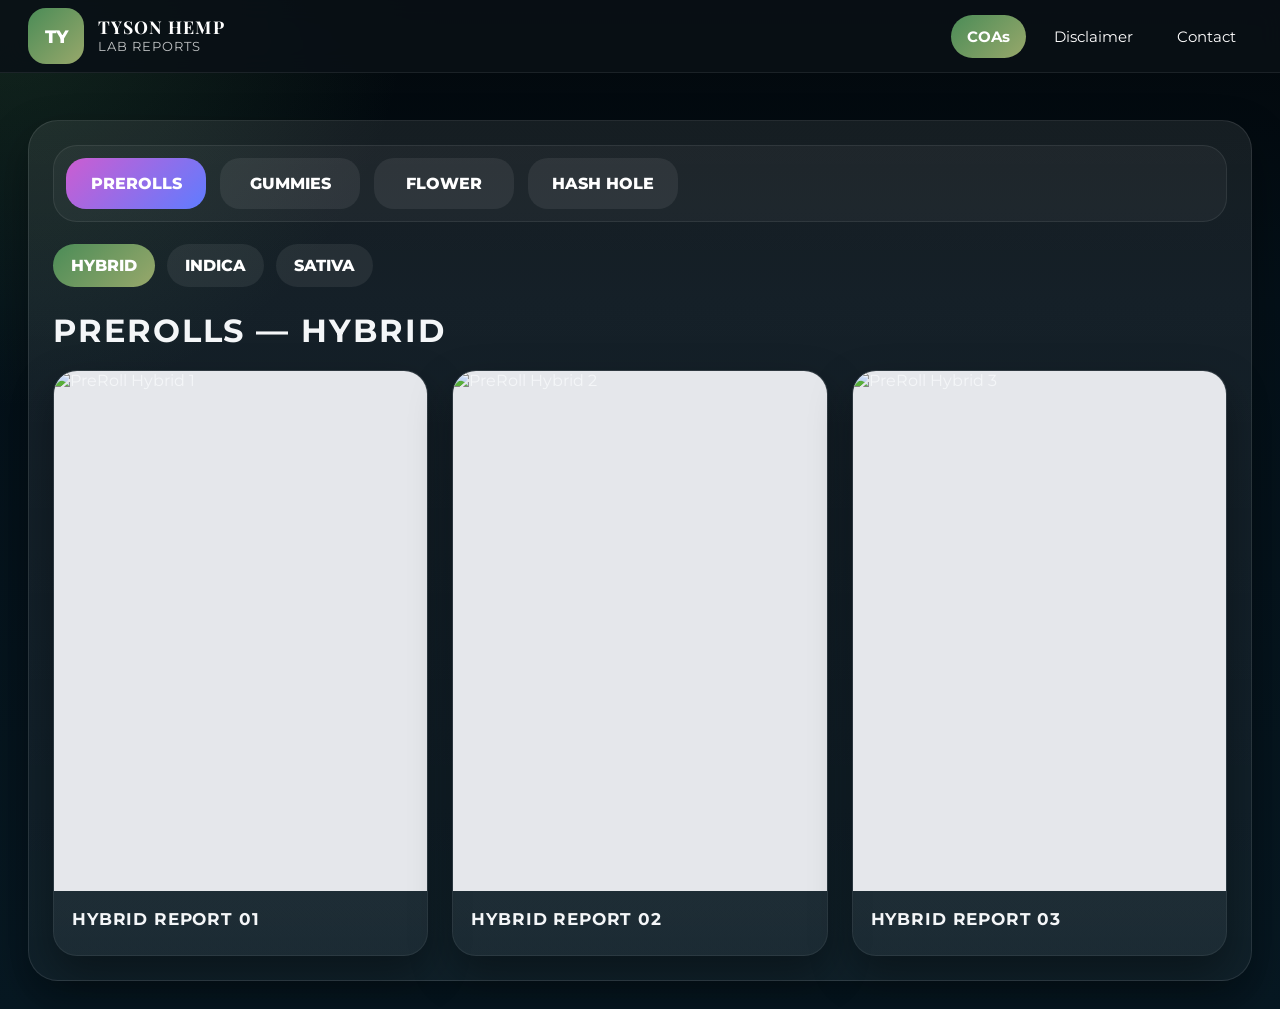
==== commit a3cf7b7b: "changes" ====
--- a/coas.html
+++ b/coas.html
@@ -279,31 +279,216 @@
         height:420px;
       }
     }
+    .nav-wrap{
+  position:fixed;
+  top:0;
+  left:0;
+  right:0;
+  z-index:1000;
+  background:rgba(10,16,22,.88);
+  backdrop-filter:blur(12px);
+  border-bottom:1px solid rgba(255,255,255,.08);
+}
+
+.nav{
+  max-width:1440px;
+  margin:0 auto;
+  padding:16px 28px;
+  display:flex;
+  align-items:center;
+  justify-content:space-between;
+  gap:20px;
+  position:relative;
+}
+
+.brand{
+  display:flex;
+  align-items:center;
+  gap:14px;
+  text-decoration:none;
+  color:#fff;
+}
+
+.brand-mark{
+  width:56px;
+  height:56px;
+  border-radius:18px;
+  display:grid;
+  place-items:center;
+  font-weight:800;
+  font-size:1.1rem;
+  background:linear-gradient(135deg, #4b8c57, #98a86b);
+  color:#fff;
+}
+
+.brand-text{
+  line-height:1.05;
+}
+
+.brand-name{
+  display:block;
+  font-family:"Playfair Display", serif;
+  font-size:1.1rem;
+  font-weight:700;
+  letter-spacing:.06em;
+  text-transform:uppercase;
+}
+
+.brand-sub{
+  display:block;
+  margin-top:4px;
+  font-size:.82rem;
+  color:rgba(255,255,255,.75);
+  letter-spacing:.08em;
+  text-transform:uppercase;
+}
+
+.nav-links{
+  display:flex;
+  align-items:center;
+  gap:12px;
+  flex-wrap:wrap;
+}
+
+.nav-links a{
+  padding:12px 16px;
+  border-radius:999px;
+  font-size:.95rem;
+  color:#fff;
+  text-decoration:none;
+  transition:.2s ease;
+}
+
+.nav-links a:hover{
+  background:rgba(255,255,255,.08);
+}
+
+.nav-links a.active-link{
+  background:linear-gradient(135deg, #4b8c57, #98a86b);
+  font-weight:700;
+}
+
+.nav-toggle{
+  display:none;
+  width:42px;
+  height:42px;
+  min-width:42px;
+  min-height:42px;
+  max-width:42px;
+  max-height:42px;
+
+  border:none;
+  border-radius:12px;
+  background:rgba(255,255,255,.08);
+  cursor:pointer;
+
+  align-items:center;
+  justify-content:center;
+  flex-direction:column;
+  gap:4px;
+
+  padding:0; /* IMPORTANT */
+  flex-shrink:0; /* prevents stretching */
+}
+.nav{
+  height:72px; /* locks navbar height */
+  align-items:center;
+}
+.brand{
+  height:100%;
+  display:flex;
+  align-items:center;
+}
+.nav-toggle span{
+  width:20px;
+  height:2px;
+}
+.nav-toggle span{
+  display:block;
+  width:22px;
+  height:2px;
+  background:#fff;
+  border-radius:999px;
+  transition:.25s ease;
+}
+
+/* mobile */
+@media (max-width: 900px){
+  .nav{
+    padding:14px 16px;
+  }
+
+  .nav-toggle{
+    display:flex;
+  }
+
+  .nav-links{
+    display:none;
+    position:absolute;
+    top:100%;
+    left:16px;
+    right:16px;
+    margin-top:12px;
+    padding:14px;
+    border-radius:20px;
+    background:rgba(10,16,22,.98);
+    border:1px solid rgba(255,255,255,.08);
+    box-shadow:0 18px 40px rgba(0,0,0,.35);
+    flex-direction:column;
+    align-items:stretch;
+    gap:8px;
+  }
+
+  .nav-links.show{
+    display:flex;
+  }
+
+  .nav-links a{
+    width:100%;
+    padding:14px 16px;
+    border-radius:14px;
+  }
+
+  .brand-mark{
+    width:50px;
+    height:50px;
+  }
+
+  .brand-name{
+    font-size:1rem;
+  }
+
+  .brand-sub{
+    font-size:.75rem;
+  }
+}
   </style>
 </head>
 <body>
 
-  <header class="nav-wrap">
-    <nav class="nav">
-      <a class="brand" href="index.html">
-        <span class="brand-mark">CH</span>
-        <span class="brand-text">
-          <span class="brand-name">Chillz Hemp</span>
-          <span class="brand-sub">Lab Reports</span>
-        </span>
-      </a>
-
-      <div class="nav-links">
-        <a href="index.html#flower">Flower</a>
-        <a href="index.html#gummies">Gummies</a>
-        <a href="index.html#vapes">Vapes</a>
-        <a href="index.html#prerolls">Pre-Rolls</a>
-        <a href="coas.html" class="active-link">COAs</a>
-        <a href="disclaimer.html">Disclaimer</a>
-        <a href="contact.html">Contact</a>
-      </div>
-    </nav>
-  </header>
+<header class="nav-wrap">
+  <nav class="nav">
+    <a class="brand" href="index.html">
+      <span class="brand-mark">TY</span>
+      <span class="brand-text">
+        <span class="brand-name">Tyson Hemp</span>
+        <span class="brand-sub">Lab Reports</span>
+      </span>
+    </a>
+
+    <button class="nav-toggle" id="navToggle" aria-label="Toggle menu">
+      <span></span>
+      <span></span>
+      <span></span>
+    </button>
+
+    <div class="nav-links" id="navMenu">
+      <a href="coas.html" class="active-link">COAs</a>
+      <a href="disclaimer.html">Disclaimer</a>
+      <a href="contact.html">Contact</a>
+    </div>
+  </nav>
+</header>
 
   <main class="page">
     <section class="shell">
@@ -331,15 +516,15 @@
           <div class="report-grid">
             <div class="report-card">
               <img src="" alt="PreRoll Hybrid 1">
-              <div class="report-info"><h3>Hybrid Report 01</h3><p>Add image URL in src.</p></div>
+              <div class="report-info"><h3>Hybrid Report 01</h3></div>
             </div>
             <div class="report-card">
               <img src="" alt="PreRoll Hybrid 2">
-              <div class="report-info"><h3>Hybrid Report 02</h3><p>Add image URL in src.</p></div>
+              <div class="report-info"><h3>Hybrid Report 02</h3></div>
             </div>
             <div class="report-card">
               <img src="" alt="PreRoll Hybrid 3">
-              <div class="report-info"><h3>Hybrid Report 03</h3><p>Add image URL in src.</p></div>
+              <div class="report-info"><h3>Hybrid Report 03</h3></div>
             </div>
           </div>
         </div>
@@ -347,18 +532,18 @@
         <div class="subtab-panel" data-parent-panel="prerolls" data-subpanel="indica">
           <div class="panel-head"><h2>PreRolls — Indica</h2></div>
           <div class="report-grid">
-            <div class="report-card"><img src="" alt="PreRoll Indica 1"><div class="report-info"><h3>Indica Report 01</h3><p>Add image URL in src.</p></div></div>
-            <div class="report-card"><img src="" alt="PreRoll Indica 2"><div class="report-info"><h3>Indica Report 02</h3><p>Add image URL in src.</p></div></div>
-            <div class="report-card"><img src="" alt="PreRoll Indica 3"><div class="report-info"><h3>Indica Report 03</h3><p>Add image URL in src.</p></div></div>
+            <div class="report-card"><img src="" alt="PreRoll Indica 1"><div class="report-info"><h3>Indica Report 01</h3></div></div>
+            <div class="report-card"><img src="" alt="PreRoll Indica 2"><div class="report-info"><h3>Indica Report 02</h3></div></div>
+            <div class="report-card"><img src="" alt="PreRoll Indica 3"><div class="report-info"><h3>Indica Report 03</h3></div></div>
           </div>
         </div>
 
         <div class="subtab-panel" data-parent-panel="prerolls" data-subpanel="sativa">
           <div class="panel-head"><h2>PreRolls — Sativa</h2></div>
           <div class="report-grid">
-            <div class="report-card"><img src="" alt="PreRoll Sativa 1"><div class="report-info"><h3>Sativa Report 01</h3><p>Add image URL in src.</p></div></div>
-            <div class="report-card"><img src="" alt="PreRoll Sativa 2"><div class="report-info"><h3>Sativa Report 02</h3><p>Add image URL in src.</p></div></div>
-            <div class="report-card"><img src="" alt="PreRoll Sativa 3"><div class="report-info"><h3>Sativa Report 03</h3><p>Add image URL in src.</p></div></div>
+            <div class="report-card"><img src="" alt="PreRoll Sativa 1"><div class="report-info"><h3>Sativa Report 01</h3></div></div>
+            <div class="report-card"><img src="" alt="PreRoll Sativa 2"><div class="report-info"><h3>Sativa Report 02</h3></div></div>
+            <div class="report-card"><img src="" alt="PreRoll Sativa 3"><div class="report-info"><h3>Sativa Report 03</h3></div></div>
           </div>
         </div>
       </div>
@@ -374,27 +559,27 @@
         <div class="subtab-panel active" data-parent-panel="gummies" data-subpanel="hybrid">
           <div class="panel-head"><h2>Gummies — Hybrid</h2></div>
           <div class="report-grid">
-            <div class="report-card"><img src="./assets/images/Gummis Lab Hybrid.jpeg" alt="Gummies Hybrid 1"><div class="report-info"><h3>Hybrid Report 01</h3><p>Add image URL in src.</p></div></div>
-            <!-- <div class="report-card"><img src="" alt="Gummies Hybrid 2"><div class="report-info"><h3>Hybrid Report 02</h3><p>Add image URL in src.</p></div></div>
-            <div class="report-card"><img src="" alt="Gummies Hybrid 3"><div class="report-info"><h3>Hybrid Report 03</h3><p>Add image URL in src.</p></div></div> -->
+            <div class="report-card"><img src="./assets/images/Gummis Lab Hybrid.jpeg" alt="Gummies Hybrid 1"><div class="report-info"><h3>Hybrid Report 01</h3></div></div>
+            <!-- <div class="report-card"><img src="" alt="Gummies Hybrid 2"><div class="report-info"><h3>Hybrid Report 02</h3></div></div>
+            <div class="report-card"><img src="" alt="Gummies Hybrid 3"><div class="report-info"><h3>Hybrid Report 03</h3></div></div> -->
           </div>
         </div>
 
         <div class="subtab-panel" data-parent-panel="gummies" data-subpanel="indica">
           <div class="panel-head"><h2>Gummies — Indica</h2></div>
           <div class="report-grid">
-            <div class="report-card"><img src="./assets/images/Gummies Lab Indica.jpeg" alt="Gummies Indica 1"><div class="report-info"><h3>Indica Report 01</h3><p>Add image URL in src.</p></div></div>
-            <!-- <div class="report-card"><img src="" alt="Gummies Indica 2"><div class="report-info"><h3>Indica Report 02</h3><p>Add image URL in src.</p></div></div>
-            <div class="report-card"><img src="" alt="Gummies Indica 3"><div class="report-info"><h3>Indica Report 03</h3><p>Add image URL in src.</p></div></div> -->
+            <div class="report-card"><img src="./assets/images/Gummies Lab Indica.jpeg" alt="Gummies Indica 1"><div class="report-info"><h3>Indica Report 01</h3></div></div>
+            <!-- <div class="report-card"><img src="" alt="Gummies Indica 2"><div class="report-info"><h3>Indica Report 02</h3></div></div>
+            <div class="report-card"><img src="" alt="Gummies Indica 3"><div class="report-info"><h3>Indica Report 03</h3></div></div> -->
           </div>
         </div>
 
         <div class="subtab-panel" data-parent-panel="gummies" data-subpanel="sativa">
           <div class="panel-head"><h2>Gummies — Sativa</h2></div>
           <div class="report-grid">
-            <div class="report-card"><img src="./assets/images/Gummies Lab Sativa.jpeg" alt="Gummies Sativa 1"><div class="report-info"><h3>Sativa Report 01</h3><p>Add image URL in src.</p></div></div>
-            <!-- <div class="report-card"><img src="" alt="Gummies Sativa 2"><div class="report-info"><h3>Sativa Report 02</h3><p>Add image URL in src.</p></div></div>
-            <div class="report-card"><img src="" alt="Gummies Sativa 3"><div class="report-info"><h3>Sativa Report 03</h3><p>Add image URL in src.</p></div></div> -->
+            <div class="report-card"><img src="./assets/images/Gummies Lab Sativa.jpeg" alt="Gummies Sativa 1"><div class="report-info"><h3>Sativa Report 01</h3></div></div>
+            <!-- <div class="report-card"><img src="" alt="Gummies Sativa 2"><div class="report-info"><h3>Sativa Report 02</h3></div></div>
+            <div class="report-card"><img src="" alt="Gummies Sativa 3"><div class="report-info"><h3>Sativa Report 03</h3></div></div> -->
           </div>
         </div>
       </div>
@@ -410,27 +595,27 @@
         <div class="subtab-panel active" data-parent-panel="flowers" data-subpanel="hybrid">
           <div class="panel-head"><h2>Flower — Hybrid</h2></div>
           <div class="report-grid">
-            <div class="report-card"><img src="./assets/images/Tyson Flower HybridLab.jpeg" alt="Flower Hybrid 1"><div class="report-info"><h3>Hybrid Report 01</h3><p>Add image URL in src.</p></div></div>
-            <!-- <div class="report-card"><img src="" alt="Flower Hybrid 2"><div class="report-info"><h3>Hybrid Report 02</h3><p>Add image URL in src.</p></div></div>
-            <div class="report-card"><img src="" alt="Flower Hybrid 3"><div class="report-info"><h3>Hybrid Report 03</h3><p>Add image URL in src.</p></div></div> -->
+            <div class="report-card"><img src="./assets/images/Tyson Flower HybridLab.jpeg" alt="Flower Hybrid 1"><div class="report-info"><h3>Hybrid Report 01</h3></div></div>
+            <!-- <div class="report-card"><img src="" alt="Flower Hybrid 2"><div class="report-info"><h3>Hybrid Report 02</h3></div></div>
+            <div class="report-card"><img src="" alt="Flower Hybrid 3"><div class="report-info"><h3>Hybrid Report 03</h3></div></div> -->
           </div>
         </div>
 
         <div class="subtab-panel" data-parent-panel="flowers" data-subpanel="indica">
           <div class="panel-head"><h2>Flower — Indica</h2></div>
           <div class="report-grid">
-            <div class="report-card"><img src="./assets/images/Tyson Flower Indica Lab.jpeg" alt="Flower Indica 1"><div class="report-info"><h3>Indica Report 01</h3><p>Add image URL in src.</p></div></div>
-            <!-- <div class="report-card"><img src="" alt="Flower Indica 2"><div class="report-info"><h3>Indica Report 02</h3><p>Add image URL in src.</p></div></div>
-            <div class="report-card"><img src="" alt="Flower Indica 3"><div class="report-info"><h3>Indica Report 03</h3><p>Add image URL in src.</p></div></div> -->
+            <div class="report-card"><img src="./assets/images/Tyson Flower Indica Lab.jpeg" alt="Flower Indica 1"><div class="report-info"><h3>Indica Report 01</h3></div></div>
+            <!-- <div class="report-card"><img src="" alt="Flower Indica 2"><div class="report-info"><h3>Indica Report 02</h3></div></div>
+            <div class="report-card"><img src="" alt="Flower Indica 3"><div class="report-info"><h3>Indica Report 03</h3></div></div> -->
           </div>
         </div>
 
         <div class="subtab-panel" data-parent-panel="flowers" data-subpanel="sativa">
           <div class="panel-head"><h2>Flower — Sativa</h2></div>
           <div class="report-grid">
-            <div class="report-card"><img src="./assets/images/Tyson Flower Sativa Lab.jpeg" alt="Flower Sativa 1"><div class="report-info"><h3>Sativa Report 01</h3><p>Add image URL in src.</p></div></div>
-            <!-- <div class="report-card"><img src="" alt="Flower Sativa 2"><div class="report-info"><h3>Sativa Report 02</h3><p>Add image URL in src.</p></div></div>
-            <div class="report-card"><img src="" alt="Flower Sativa 3"><div class="report-info"><h3>Sativa Report 03</h3><p>Add image URL in src.</p></div></div> -->
+            <div class="report-card"><img src="./assets/images/Tyson Flower Sativa Lab.jpeg" alt="Flower Sativa 1"><div class="report-info"><h3>Sativa Report 01</h3></div></div>
+            <!-- <div class="report-card"><img src="" alt="Flower Sativa 2"><div class="report-info"><h3>Sativa Report 02</h3></div></div>
+            <div class="report-card"><img src="" alt="Flower Sativa 3"><div class="report-info"><h3>Sativa Report 03</h3></div></div> -->
           </div>
         </div>
       </div>
@@ -446,27 +631,27 @@
         <div class="subtab-panel active" data-parent-panel="donuts" data-subpanel="hybrid">
           <div class="panel-head"><h2>Hashole — Hybrid</h2></div>
           <div class="report-grid">
-            <div class="report-card"><img src="./assets/images/Tyson Hash Hole Lab.jpeg" alt="Donuts Hybrid 1"><div class="report-info"><h3>Hybrid Report 01</h3><p>Add image URL in src.</p></div></div>
-            <!-- <div class="report-card"><img src="" alt="Donuts Hybrid 2"><div class="report-info"><h3>Hybrid Report 02</h3><p>Add image URL in src.</p></div></div>
-            <div class="report-card"><img src="" alt="Donuts Hybrid 3"><div class="report-info"><h3>Hybrid Report 03</h3><p>Add image URL in src.</p></div></div> -->
+            <div class="report-card"><img src="./assets/images/Tyson Hash Hole Lab.jpeg" alt="Donuts Hybrid 1"><div class="report-info"><h3>Hybrid Report 01</h3></div></div>
+            <!-- <div class="report-card"><img src="" alt="Donuts Hybrid 2"><div class="report-info"><h3>Hybrid Report 02</h3></div></div>
+            <div class="report-card"><img src="" alt="Donuts Hybrid 3"><div class="report-info"><h3>Hybrid Report 03</h3></div></div> -->
           </div>
         </div>
 
         <!-- <div class="subtab-panel" data-parent-panel="donuts" data-subpanel="indica">
           <div class="panel-head"><h2>Donuts — Indica</h2></div>
           <div class="report-grid">
-            <div class="report-card"><img src="" alt="Donuts Indica 1"><div class="report-info"><h3>Indica Report 01</h3><p>Add image URL in src.</p></div></div>
-            <div class="report-card"><img src="" alt="Donuts Indica 2"><div class="report-info"><h3>Indica Report 02</h3><p>Add image URL in src.</p></div></div>
-            <div class="report-card"><img src="" alt="Donuts Indica 3"><div class="report-info"><h3>Indica Report 03</h3><p>Add image URL in src.</p></div></div>
+            <div class="report-card"><img src="" alt="Donuts Indica 1"><div class="report-info"><h3>Indica Report 01</h3></div></div>
+            <div class="report-card"><img src="" alt="Donuts Indica 2"><div class="report-info"><h3>Indica Report 02</h3></div></div>
+            <div class="report-card"><img src="" alt="Donuts Indica 3"><div class="report-info"><h3>Indica Report 03</h3></div></div>
           </div>
         </div>
 
         <div class="subtab-panel" data-parent-panel="donuts" data-subpanel="sativa">
           <div class="panel-head"><h2>Donuts — Sativa</h2></div>
           <div class="report-grid">
-            <div class="report-card"><img src="" alt="Donuts Sativa 1"><div class="report-info"><h3>Sativa Report 01</h3><p>Add image URL in src.</p></div></div>
-            <div class="report-card"><img src="" alt="Donuts Sativa 2"><div class="report-info"><h3>Sativa Report 02</h3><p>Add image URL in src.</p></div></div>
-            <div class="report-card"><img src="" alt="Donuts Sativa 3"><div class="report-info"><h3>Sativa Report 03</h3><p>Add image URL in src.</p></div></div>
+            <div class="report-card"><img src="" alt="Donuts Sativa 1"><div class="report-info"><h3>Sativa Report 01</h3></div></div>
+            <div class="report-card"><img src="" alt="Donuts Sativa 2"><div class="report-info"><h3>Sativa Report 02</h3></div></div>
+            <div class="report-card"><img src="" alt="Donuts Sativa 3"><div class="report-info"><h3>Sativa Report 03</h3></div></div>
           </div>
         </div> -->
       </div>
@@ -508,6 +693,13 @@
       });
     });
   </script>
-
+<script>
+  const navToggle = document.getElementById("navToggle");
+  const navMenu = document.getElementById("navMenu");
+
+  navToggle.addEventListener("click", () => {
+    navMenu.classList.toggle("show");
+  });
+</script>
 </body>
 </html>
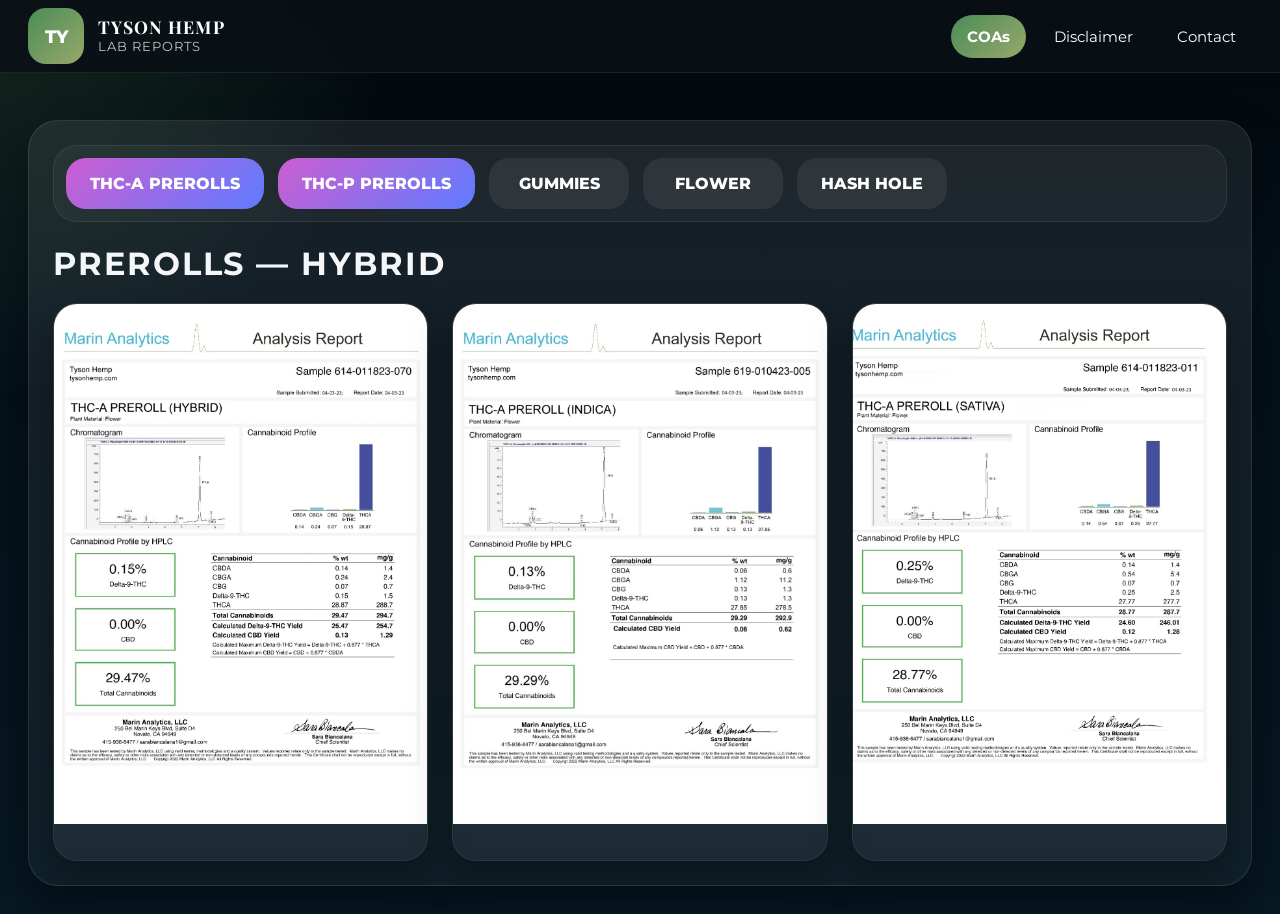
==== commit 48a2620b: "changes" ====
--- a/coas.html
+++ b/coas.html
@@ -494,7 +494,8 @@
     <section class="shell">
 
       <div class="tab-bar">
-        <button class="tab-btn active" data-tab="prerolls">PreRolls</button>
+        <button class="tab-btn active" data-tab="prerolls">THC-A PreRolls</button>
+        <button class="tab-btn active" data-tab="prerolls-thcp">THC-P PreRolls</button>
         <button class="tab-btn" data-tab="gummies">Gummies</button>
         <button class="tab-btn" data-tab="flowers">Flower</button>
         <button class="tab-btn" data-tab="donuts">Hash Hole</button>
@@ -502,11 +503,11 @@
 
       <!-- PREROLLS -->
       <div class="tab-panel active" data-panel="prerolls">
-        <div class="subtab-row">
+        <!-- <div class="subtab-row">
           <button class="subtab-btn active" data-parent="prerolls" data-subtab="hybrid">Hybrid</button>
           <button class="subtab-btn" data-parent="prerolls" data-subtab="indica">Indica</button>
           <button class="subtab-btn" data-parent="prerolls" data-subtab="sativa">Sativa</button>
-        </div>
+        </div> -->
 
         <div class="subtab-panel active" data-parent-panel="prerolls" data-subpanel="hybrid">
           <div class="panel-head">
@@ -515,38 +516,89 @@
           </div>
           <div class="report-grid">
             <div class="report-card">
-              <img src="" alt="PreRoll Hybrid 1">
-              <div class="report-info"><h3>Hybrid Report 01</h3></div>
+              <img src="./assets/images/preroll lab.jpeg" alt="PreRoll Hybrid 1">
+              <div class="report-info"></div>
             </div>
             <div class="report-card">
-              <img src="" alt="PreRoll Hybrid 2">
-              <div class="report-info"><h3>Hybrid Report 02</h3></div>
+              <img src="./assets/images/preroll indica.jpeg" alt="PreRoll Hybrid 2">
+              <div class="report-info"></div>
             </div>
             <div class="report-card">
-              <img src="" alt="PreRoll Hybrid 3">
-              <div class="report-info"><h3>Hybrid Report 03</h3></div>
+              <img src="./assets/images/preroll sativa.jpeg" alt="PreRoll Hybrid 3">
+              <div class="report-info"></div>
             </div>
           </div>
         </div>
 
-        <div class="subtab-panel" data-parent-panel="prerolls" data-subpanel="indica">
-          <div class="panel-head"><h2>PreRolls — Indica</h2></div>
-          <div class="report-grid">
-            <div class="report-card"><img src="" alt="PreRoll Indica 1"><div class="report-info"><h3>Indica Report 01</h3></div></div>
-            <div class="report-card"><img src="" alt="PreRoll Indica 2"><div class="report-info"><h3>Indica Report 02</h3></div></div>
-            <div class="report-card"><img src="" alt="PreRoll Indica 3"><div class="report-info"><h3>Indica Report 03</h3></div></div>
-          </div>
-        </div>
-
-        <div class="subtab-panel" data-parent-panel="prerolls" data-subpanel="sativa">
-          <div class="panel-head"><h2>PreRolls — Sativa</h2></div>
-          <div class="report-grid">
-            <div class="report-card"><img src="" alt="PreRoll Sativa 1"><div class="report-info"><h3>Sativa Report 01</h3></div></div>
-            <div class="report-card"><img src="" alt="PreRoll Sativa 2"><div class="report-info"><h3>Sativa Report 02</h3></div></div>
-            <div class="report-card"><img src="" alt="PreRoll Sativa 3"><div class="report-info"><h3>Sativa Report 03</h3></div></div>
-          </div>
-        </div>
-      </div>
+      </div>
+
+      <div class="tab-panel" data-panel="prerolls-thcp">
+
+  <div class="subtab-row">
+    <button class="subtab-btn active" data-parent="prerolls-thcp" data-subtab="hybrid">Hybrid</button>
+    <button class="subtab-btn" data-parent="prerolls-thcp" data-subtab="indica">Indica</button>
+    <button class="subtab-btn" data-parent="prerolls-thcp" data-subtab="sativa">Sativa</button>
+  </div>
+
+  <!-- HYBRID -->
+  <div class="subtab-panel active" data-parent-panel="prerolls-thcp" data-subpanel="hybrid">
+    <div class="panel-head">
+      <h2>PreRolls THCP — Hybrid</h2>  
+    </div>
+
+    <div class="report-grid">
+      <div class="report-card">
+        <img src="./assets/images/THCP PREROLLS/THCP PREROLLS/Hybrid 01 copy.jpg">
+      </div>
+      <div class="report-card">
+        <img src="./assets/images/THCP PREROLLS/THCP PREROLLS/Hybrid 02 copy.jpg">
+      </div>
+      <div class="report-card">
+        <img src="./assets/images/THCP PREROLLS/THCP PREROLLS/Hybrid 03 copy.jpg">
+      </div>
+    </div>
+  </div>
+
+  <!-- INDICA -->
+  <div class="subtab-panel" data-parent-panel="prerolls-thcp" data-subpanel="indica">
+    <div class="panel-head">
+      <h2>PreRolls THCP — Indica</h2>
+    </div>
+
+    <div class="report-grid">
+      <div class="report-card">
+        <img src="./assets/images/THCP PREROLLS/THCP PREROLLS/Indica 01 copy.jpg">
+      </div>
+      <div class="report-card">
+        <img src="./assets/images/THCP PREROLLS/THCP PREROLLS/Indica 02 copy.jpg">
+      </div>
+      <div class="report-card">
+        <img src="./assets/images/THCP PREROLLS/THCP PREROLLS/Indica 03 copy.jpg">
+      </div>
+    </div>
+  </div>
+
+  <!-- SATIVA -->
+  <div class="subtab-panel" data-parent-panel="prerolls-thcp" data-subpanel="sativa">
+    <div class="panel-head">
+      <h2>PreRolls THCP — Sativa</h2>
+    </div>
+
+    <div class="report-grid">
+      <div class="report-card">
+        <img src="./assets/images/THCP PREROLLS/THCP PREROLLS/Sativa 01 copy.jpg">
+      </div>
+      <div class="report-card">
+        <img src="./assets/images/THCP PREROLLS/THCP PREROLLS/Sativa 02 copy.jpg">
+      </div>
+      <div class="report-card">
+        <img src="./assets/images/THCP PREROLLS/THCP PREROLLS/Sativa 03 copy.jpg">
+      </div>
+    </div>
+  </div>
+
+</div>
+
 
       <!-- GUMMIES -->
       <div class="tab-panel" data-panel="gummies">
@@ -559,7 +611,7 @@
         <div class="subtab-panel active" data-parent-panel="gummies" data-subpanel="hybrid">
           <div class="panel-head"><h2>Gummies — Hybrid</h2></div>
           <div class="report-grid">
-            <div class="report-card"><img src="./assets/images/Gummis Lab Hybrid.jpeg" alt="Gummies Hybrid 1"><div class="report-info"><h3>Hybrid Report 01</h3></div></div>
+            <div class="report-card"><img src="./assets/images/Gummis Lab Hybrid.jpeg" alt="Gummies Hybrid 1"><div class="report-info"></div></div>
             <!-- <div class="report-card"><img src="" alt="Gummies Hybrid 2"><div class="report-info"><h3>Hybrid Report 02</h3></div></div>
             <div class="report-card"><img src="" alt="Gummies Hybrid 3"><div class="report-info"><h3>Hybrid Report 03</h3></div></div> -->
           </div>
@@ -595,7 +647,7 @@
         <div class="subtab-panel active" data-parent-panel="flowers" data-subpanel="hybrid">
           <div class="panel-head"><h2>Flower — Hybrid</h2></div>
           <div class="report-grid">
-            <div class="report-card"><img src="./assets/images/Tyson Flower HybridLab.jpeg" alt="Flower Hybrid 1"><div class="report-info"><h3>Hybrid Report 01</h3></div></div>
+            <div class="report-card"><img src="./assets/images/Tyson Flower HybridLab.jpeg" alt="Flower Hybrid 1"><div class="report-info"></div></div>
             <!-- <div class="report-card"><img src="" alt="Flower Hybrid 2"><div class="report-info"><h3>Hybrid Report 02</h3></div></div>
             <div class="report-card"><img src="" alt="Flower Hybrid 3"><div class="report-info"><h3>Hybrid Report 03</h3></div></div> -->
           </div>
@@ -631,7 +683,7 @@
         <div class="subtab-panel active" data-parent-panel="donuts" data-subpanel="hybrid">
           <div class="panel-head"><h2>Hashole — Hybrid</h2></div>
           <div class="report-grid">
-            <div class="report-card"><img src="./assets/images/Tyson Hash Hole Lab.jpeg" alt="Donuts Hybrid 1"><div class="report-info"><h3>Hybrid Report 01</h3></div></div>
+            <div class="report-card"><img src="./assets/images/Tyson Hash Hole Lab.jpeg" alt="Donuts Hybrid 1"><div class="report-info"></div></div>
             <!-- <div class="report-card"><img src="" alt="Donuts Hybrid 2"><div class="report-info"><h3>Hybrid Report 02</h3></div></div>
             <div class="report-card"><img src="" alt="Donuts Hybrid 3"><div class="report-info"><h3>Hybrid Report 03</h3></div></div> -->
           </div>
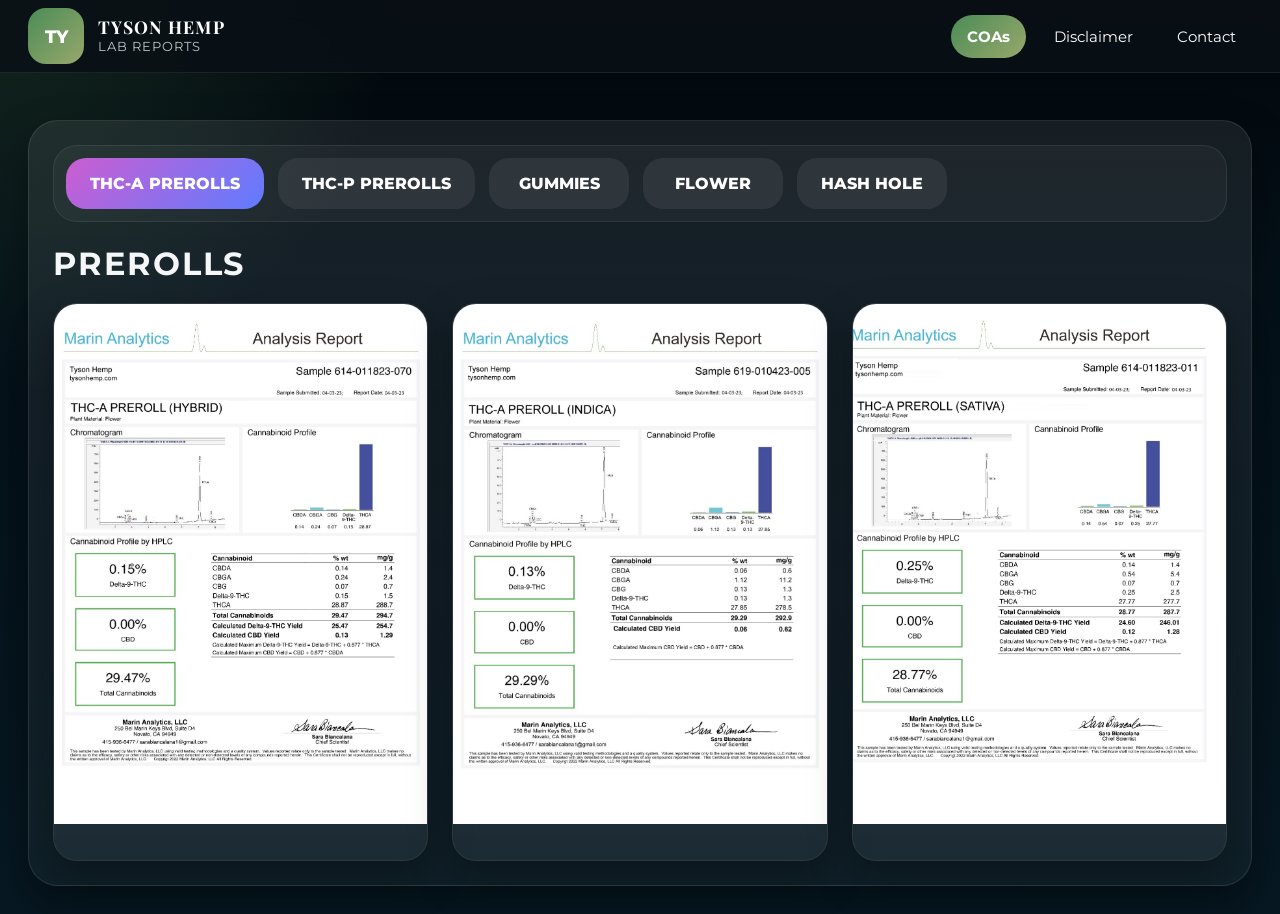
==== commit c6e9553d: "changes" ====
--- a/coas.html
+++ b/coas.html
@@ -495,7 +495,7 @@
 
       <div class="tab-bar">
         <button class="tab-btn active" data-tab="prerolls">THC-A PreRolls</button>
-        <button class="tab-btn active" data-tab="prerolls-thcp">THC-P PreRolls</button>
+        <button class="tab-btn " data-tab="prerolls-thcp">THC-P PreRolls</button>
         <button class="tab-btn" data-tab="gummies">Gummies</button>
         <button class="tab-btn" data-tab="flowers">Flower</button>
         <button class="tab-btn" data-tab="donuts">Hash Hole</button>
@@ -511,7 +511,7 @@
 
         <div class="subtab-panel active" data-parent-panel="prerolls" data-subpanel="hybrid">
           <div class="panel-head">
-            <h2>PreRolls — Hybrid</h2>
+            <h2>PreRolls</h2>
             
           </div>
           <div class="report-grid">
@@ -548,14 +548,14 @@
 
     <div class="report-grid">
       <div class="report-card">
-        <img src="./assets/images/THCP PREROLLS/THCP PREROLLS/Hybrid 01 copy.jpg">
-      </div>
-      <div class="report-card">
+        <img src="./assets/images/Tyson THCP New.jpeg">
+      </div>
+      <!-- <div class="report-card">
         <img src="./assets/images/THCP PREROLLS/THCP PREROLLS/Hybrid 02 copy.jpg">
       </div>
       <div class="report-card">
         <img src="./assets/images/THCP PREROLLS/THCP PREROLLS/Hybrid 03 copy.jpg">
-      </div>
+      </div> -->
     </div>
   </div>
 
@@ -567,14 +567,14 @@
 
     <div class="report-grid">
       <div class="report-card">
-        <img src="./assets/images/THCP PREROLLS/THCP PREROLLS/Indica 01 copy.jpg">
-      </div>
-      <div class="report-card">
+        <img src="./assets/images/Tyson THCP New 1.jpeg">
+      </div>
+      <!-- <div class="report-card">
         <img src="./assets/images/THCP PREROLLS/THCP PREROLLS/Indica 02 copy.jpg">
       </div>
       <div class="report-card">
         <img src="./assets/images/THCP PREROLLS/THCP PREROLLS/Indica 03 copy.jpg">
-      </div>
+      </div> -->
     </div>
   </div>
 
@@ -586,14 +586,14 @@
 
     <div class="report-grid">
       <div class="report-card">
-        <img src="./assets/images/THCP PREROLLS/THCP PREROLLS/Sativa 01 copy.jpg">
-      </div>
-      <div class="report-card">
+        <img src="./assets/images/Tyson THCP New 2.jpeg">
+      </div>
+      <!-- <div class="report-card">
         <img src="./assets/images/THCP PREROLLS/THCP PREROLLS/Sativa 02 copy.jpg">
       </div>
       <div class="report-card">
         <img src="./assets/images/THCP PREROLLS/THCP PREROLLS/Sativa 03 copy.jpg">
-      </div>
+      </div> -->
     </div>
   </div>
 
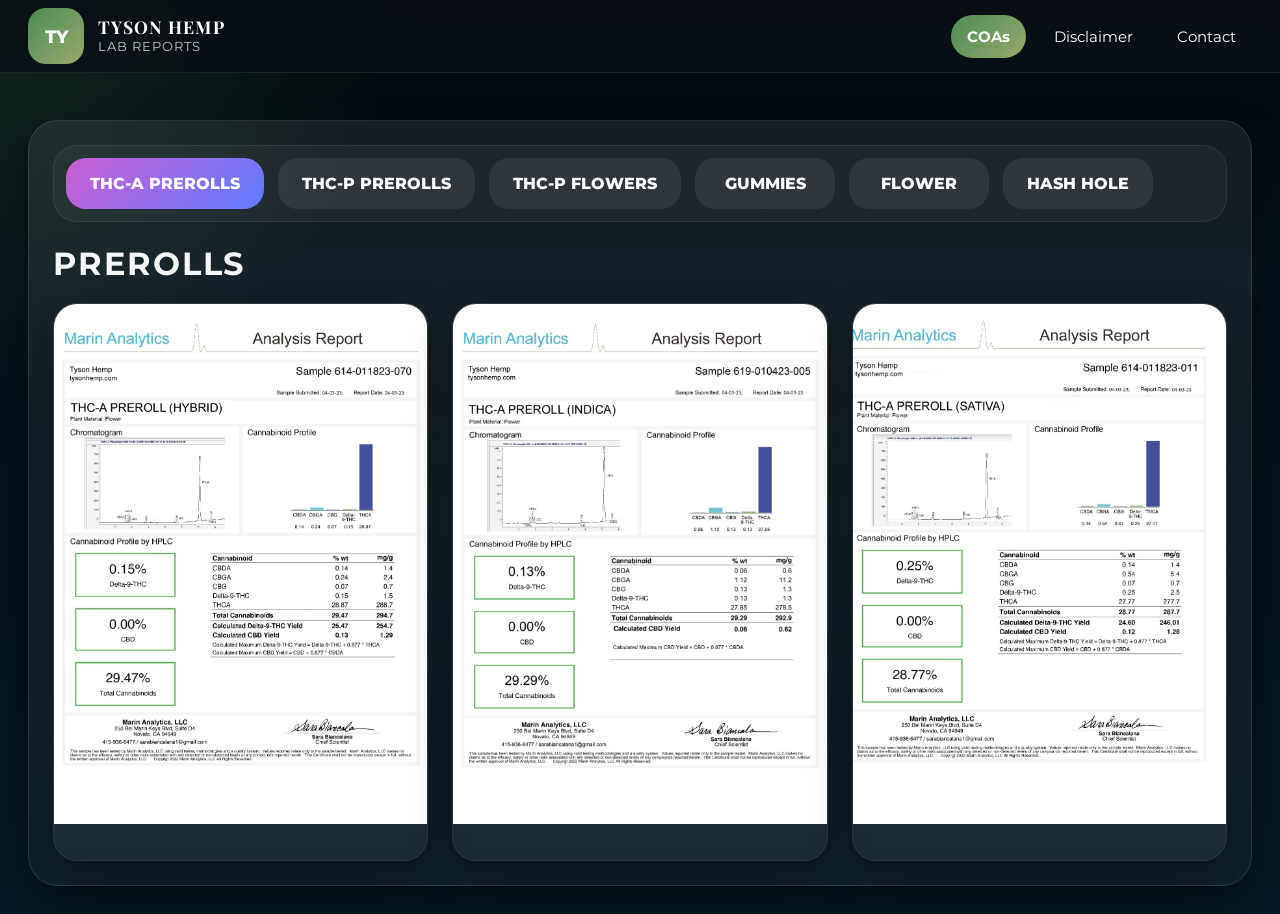
==== commit e7ced81f: "changes" ====
--- a/coas.html
+++ b/coas.html
@@ -496,6 +496,7 @@
       <div class="tab-bar">
         <button class="tab-btn active" data-tab="prerolls">THC-A PreRolls</button>
         <button class="tab-btn " data-tab="prerolls-thcp">THC-P PreRolls</button>
+        <button class="tab-btn" data-tab="flowers-thcp">THC-P Flowers</button>
         <button class="tab-btn" data-tab="gummies">Gummies</button>
         <button class="tab-btn" data-tab="flowers">Flower</button>
         <button class="tab-btn" data-tab="donuts">Hash Hole</button>
@@ -598,6 +599,71 @@
   </div>
 
 </div>
+<!-- THC-P FLOWERS -->
+<div class="tab-panel" data-panel="flowers-thcp">
+  <div class="subtab-row">
+    <button class="subtab-btn active" data-parent="flowers-thcp" data-subtab="hybrid">Hybrid</button>
+    <button class="subtab-btn" data-parent="flowers-thcp" data-subtab="indica">Indica</button>
+    <button class="subtab-btn" data-parent="flowers-thcp" data-subtab="sativa">Sativa</button>
+  </div>
+
+  <!-- HYBRID -->
+  <div class="subtab-panel active" data-parent-panel="flowers-thcp" data-subpanel="hybrid">
+    <div class="panel-head">
+      <h2>THC-P Flower — Hybrid</h2>
+    </div>
+
+    <div class="report-grid">
+      <div class="report-card">
+        <img src="./assets/images/Tyson Hybrid THCP FLower.jpeg">
+      </div>
+      <!-- <div class="report-card">
+        <img src="./assets/images/THCP-Flower-Hybrid-2.jpeg">
+      </div>
+      <div class="report-card">
+        <img src="./assets/images/THCP-Flower-Hybrid-3.jpeg">
+      </div> -->
+    </div>
+  </div>
+
+  <!-- INDICA -->
+  <div class="subtab-panel" data-parent-panel="flowers-thcp" data-subpanel="indica">
+    <div class="panel-head">
+      <h2>THC-P Flower — Indica</h2>
+    </div>
+
+    <div class="report-grid">
+      <div class="report-card">
+        <img src="./assets/images/Tyson Indica THCP FLower.jpeg">
+      </div>
+      <!-- <div class="report-card">
+        <img src="./assets/images/THCP-Flower-Indica-2.jpeg">
+      </div>
+      <div class="report-card">
+        <img src="./assets/images/THCP-Flower-Indica-3.jpeg">
+      </div> -->
+    </div>
+  </div>
+
+  <!-- SATIVA -->
+  <div class="subtab-panel" data-parent-panel="flowers-thcp" data-subpanel="sativa">
+    <div class="panel-head">
+      <h2>THC-P Flower — Sativa</h2>
+    </div>
+
+    <div class="report-grid">
+      <div class="report-card">
+        <img src="./assets/images/Tyson Sativa THCP FLower.jpeg">
+      </div>
+      <!-- <div class="report-card">
+        <img src="./assets/images/THCP-Flower-Sativa-2.jpeg">
+      </div>
+      <div class="report-card">
+        <img src="./assets/images/THCP-Flower-Sativa-3.jpeg">
+      </div> -->
+    </div>
+  </div>
+</div>
 
 
       <!-- GUMMIES -->
